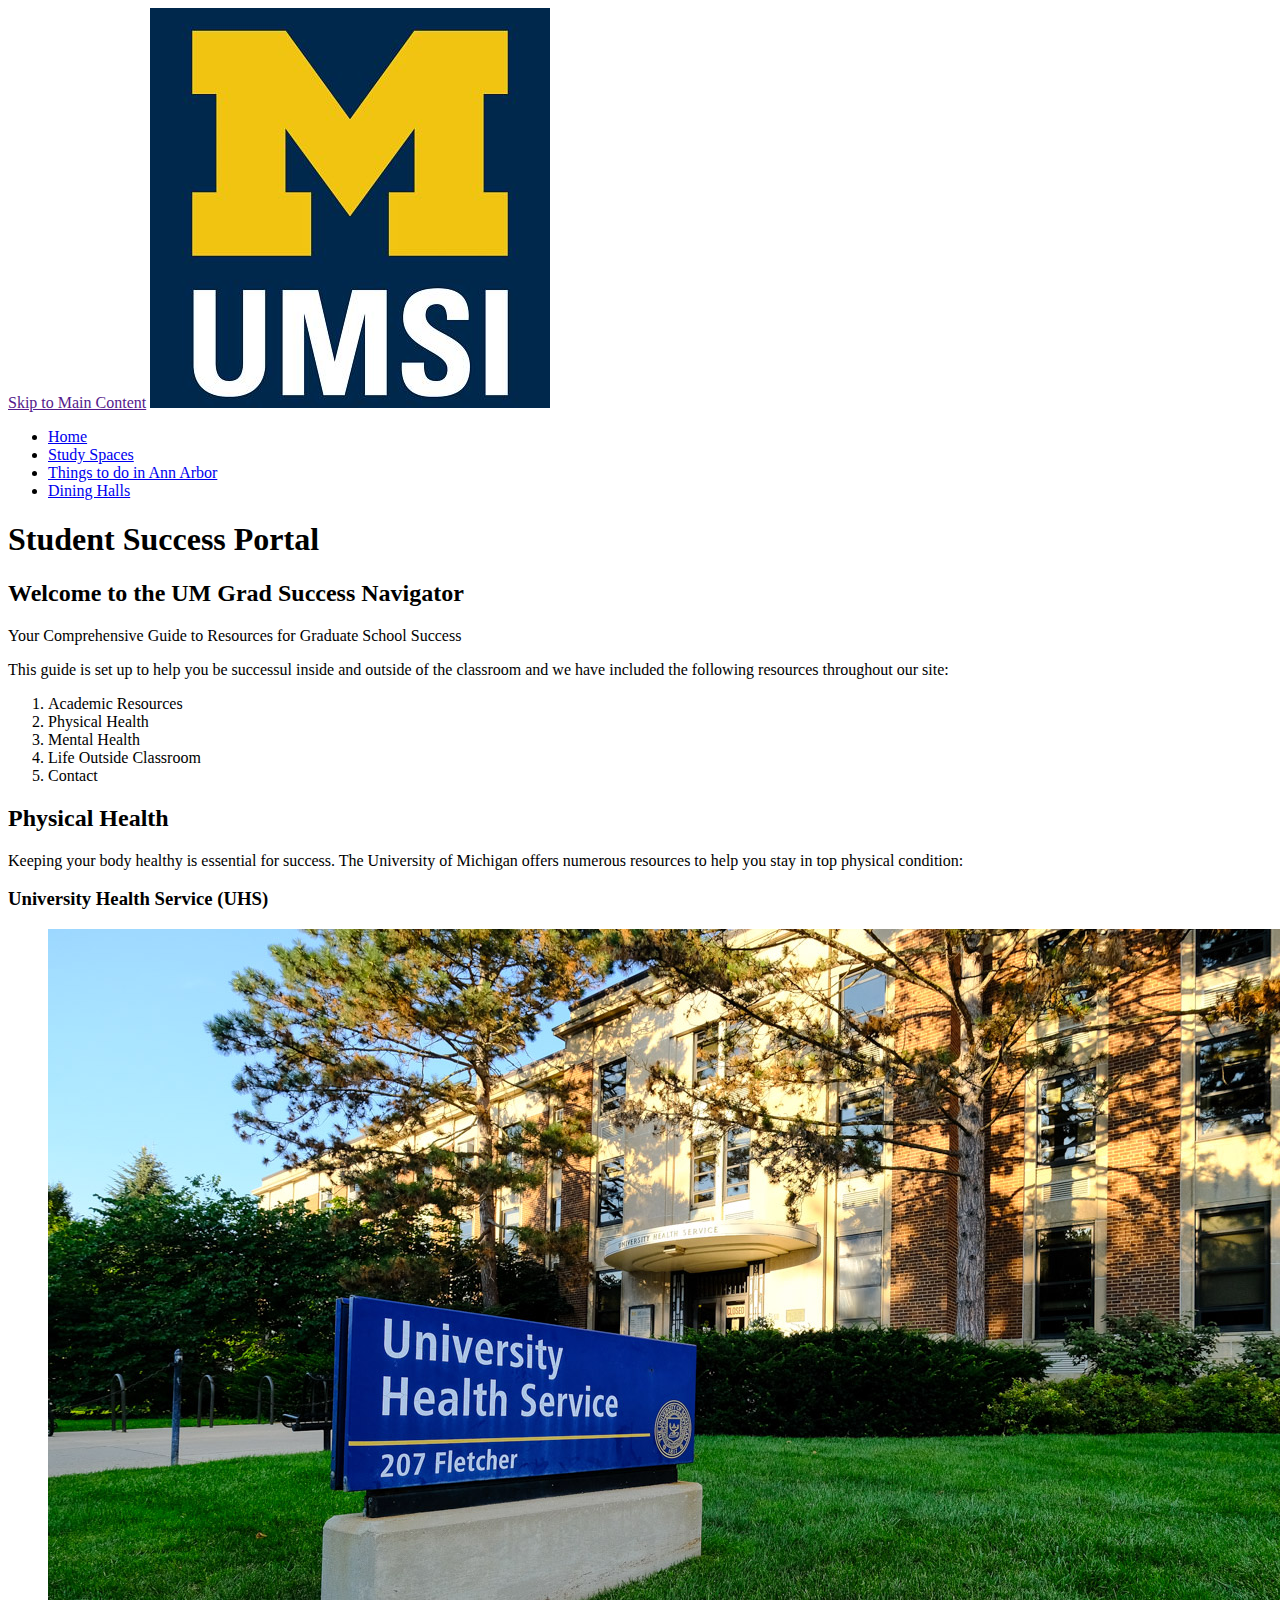
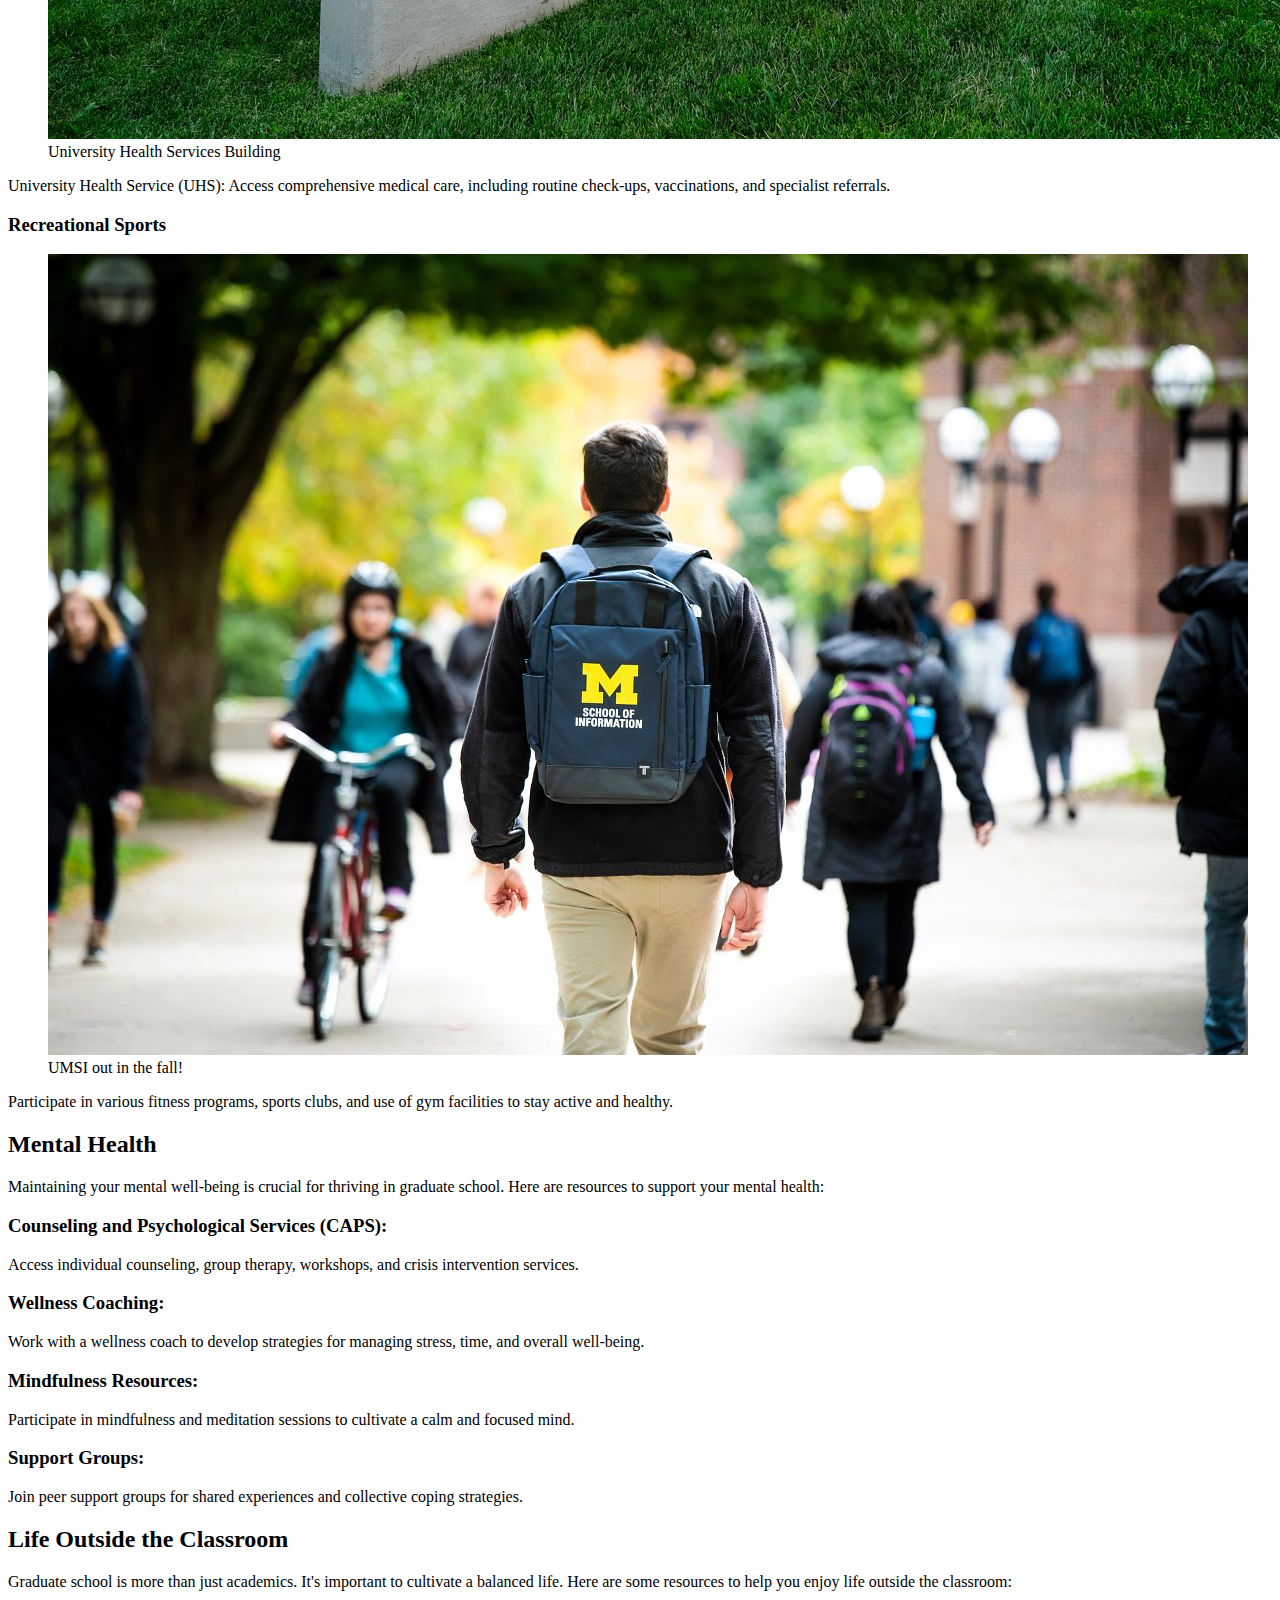
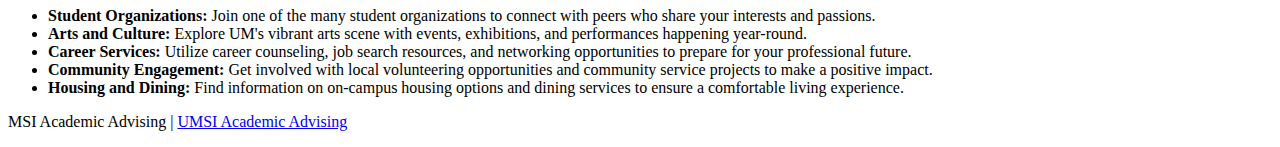
==== index.html @ cdd32391 "Add files via upload" ====
<!DOCTYPE html>
<html lang="en">
<head>
    <meta charset="UTF-8">
    <meta name="viewport" content="width=device-width, initial-scale=1.0">
    <title>Student Success Portal</title>
</head>
<body>

    <header>
  <a href = "">Skip to Main Content</a>
        <img src="images/UMSI_signature_vertical_informal_solidblue.jpg" alt="UMSI Logo">
        <nav>
            <ul>
                <li><a href = "index.html">Home</a></li>
                <li><a href = "study_spaces.html">Study Spaces</a></li>
                <li><a href = "things_to_do.html">Things to do in Ann Arbor</a></li>
                <li><a href = "dining_halls.html">Dining Halls</a></li>
            </ul>
        </nav>
        <h1>Student Success Portal</h1>

    </header>
    <main>
        <section>
            <h2>Welcome to the UM Grad Success Navigator</h2>
            <p> Your Comprehensive Guide to Resources for Graduate School Success</p>
            <p>This guide is set up to help you be successul inside and outside of the classroom and we have included the following resources throughout our site:</p>
            <ol>
                <li>Academic Resources</li>
                <li>Physical Health</li>
                <li>Mental Health</li>
                <li>Life Outside Classroom</li>
                <li>Contact</li>
            </ol>
        </section>
        <section>
            <h2>Physical Health</h2>
            <p>Keeping your body healthy is essential for success. The University of Michigan offers numerous resources to help you stay in top physical condition:</p>
            <article>
                <h3>University Health Service (UHS)</h3>
                <figure>
                    <img src="images/UHS.jpg" alt="University Health Services building">
                    <figcaption>University Health Services Building</figcaption>
                </figure>
                <p>University Health Service (UHS): Access comprehensive medical care, including routine check-ups, vaccinations, and specialist referrals.</p>
            </article>
            <article>
                <h3>Recreational Sports</h3>
                <figure>
                    <img src="images/UMSI_CampusFall_UMSIBackpack_02.jpg" alt="A student wears a UMSI backpack in fall on the drag.">
                    <figcaption>UMSI out in the fall!</figcaption>
                </figure>
                <p>Participate in various fitness programs, sports clubs, and use of gym facilities to stay active and healthy.</p>
            </article>
        </section>
        
        <section>
            <h2>Mental Health</h2>
            <p>Maintaining your mental well-being is crucial for thriving in graduate school. Here are resources to support your mental health:</p>
            <article>
                <h3>Counseling and Psychological Services (CAPS):</h3>
                <p> Access individual counseling, group therapy, workshops, and crisis intervention services.</p>
            </article>
            <article>
                <h3>Wellness Coaching:</h3>

                <p>Work with a wellness coach to develop strategies for managing stress, time, and overall well-being.</p>
            </article>
            <article>
                <h3>Mindfulness Resources:</h3>

                <p> Participate in mindfulness and meditation sessions to cultivate a calm and focused mind.</p>
            </article>
            <article>
                <h3>Support Groups:</h3>

                <p> Join peer support groups for shared experiences and collective coping strategies.</p>
            </article>
        </section>

        
        <section id="life-outside-classroom">
            <h2>Life Outside the Classroom</h2>
            <p>Graduate school is more than just academics. It's important to cultivate a balanced life. Here are some resources to help you enjoy life outside the classroom:</p>
        
            <ul>
                <li><strong>Student Organizations:</strong> Join one of the many student organizations to connect with peers who share your interests and passions.</li>
                <li><strong>Arts and Culture:</strong> Explore UM's vibrant arts scene with events, exhibitions, and performances happening year-round.</li>
                <li><strong>Career Services:</strong> Utilize career counseling, job search resources, and networking opportunities to prepare for your professional future.</li>
                <li><strong>Community Engagement:</strong> Get involved with local volunteering opportunities and community service projects to make a positive impact.</li>
                <li><strong>Housing and Dining:</strong> Find information on on-campus housing options and dining services to ensure a comfortable living experience.</li>
            </ul>
        </section>
        <!-- Content taken & modified from UMGPT with the prompt, "write me a webpage of intro content to help University of Michigan Master's students navigate different resources for being successful in grad school - this will include academic resources, physical health resources, mental health resources, support for life outside the classroom"
        UMGPT. (2024). UMGPT (August 29th version) [Large language model]. -->
    </main>
    <footer>
        <p>MSI Academic Advising | <a href="https://sites.google.com/umich.edu/msiacademicadvising/student-support-resources">UMSI Academic Advising </a></p>
    </footer>
</body>
</html>
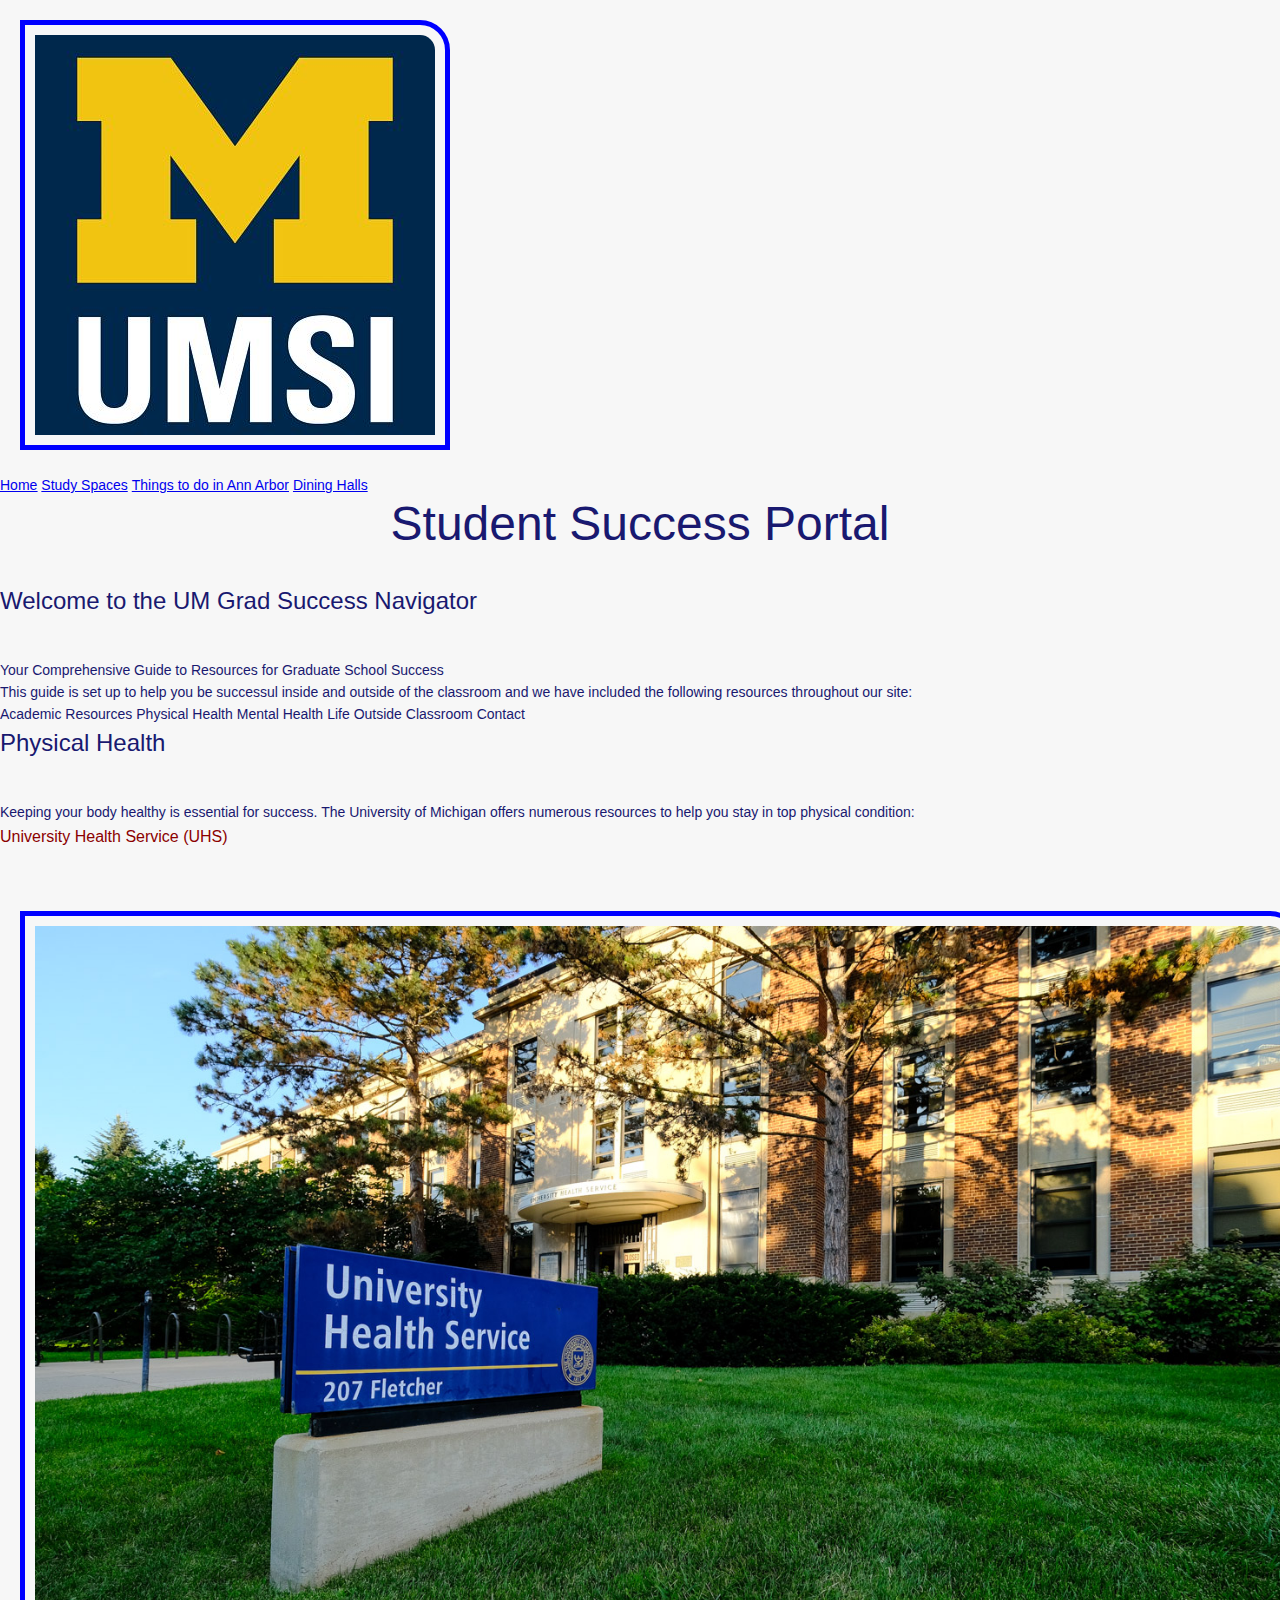
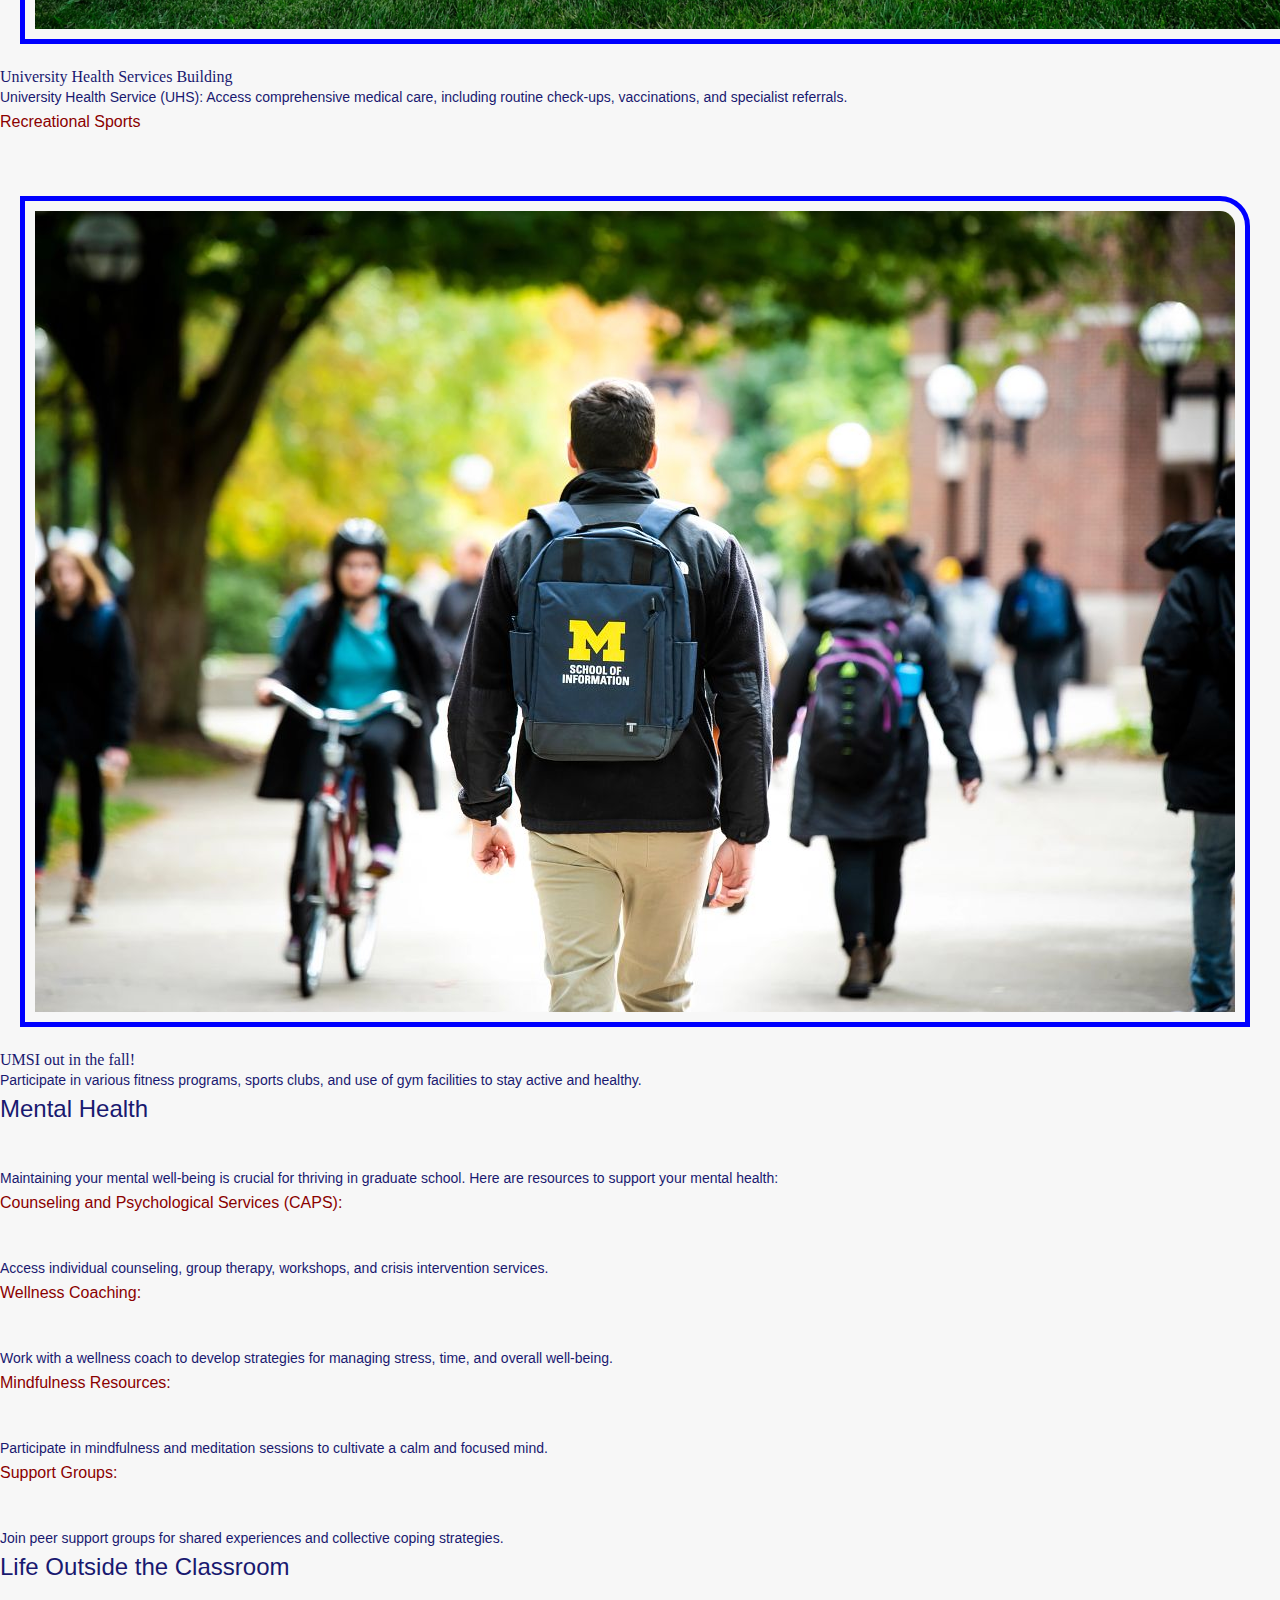
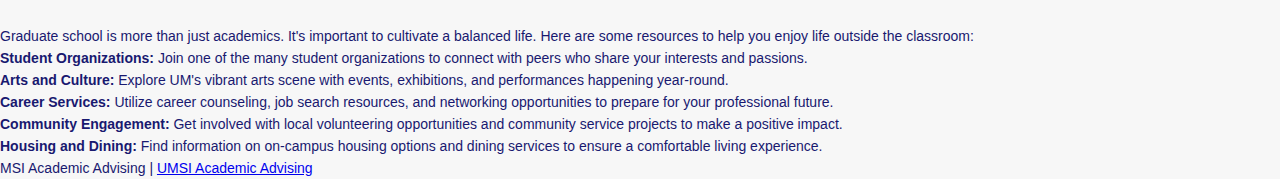
==== commit d6971e57: "Add files via upload" ====
--- a/index.html
+++ b/index.html
@@ -3,16 +3,17 @@
 <head>
     <meta charset="UTF-8">
     <meta name="viewport" content="width=device-width, initial-scale=1.0">
+    <link rel="stylesheet" href="css/reset.css">
+    <link rel="stylesheet" href="css/style.css">
     <title>Student Success Portal</title>
 </head>
 <body>
-
+    <div class="skip"><a href="#main">Skip to Main Content</a></div>
     <header>
-  <a href = "">Skip to Main Content</a>
         <img src="images/UMSI_signature_vertical_informal_solidblue.jpg" alt="UMSI Logo">
         <nav>
             <ul>
-                <li><a href = "index.html">Home</a></li>
+                <li class="active"><a href = "index.html">Home</a></li>
                 <li><a href = "study_spaces.html">Study Spaces</a></li>
                 <li><a href = "things_to_do.html">Things to do in Ann Arbor</a></li>
                 <li><a href = "dining_halls.html">Dining Halls</a></li>
@@ -21,7 +22,7 @@
         <h1>Student Success Portal</h1>
 
     </header>
-    <main>
+    <main class="container" id="main">
         <section>
             <h2>Welcome to the UM Grad Success Navigator</h2>
             <p> Your Comprehensive Guide to Resources for Graduate School Success</p>
--- a/css/style.css
+++ b/css/style.css
@@ -0,0 +1,61 @@
+body {
+    background-color: rgb(247, 247, 247);
+    color: midnightblue;
+}
+
+.active {
+    text-decoration: underline;
+    color: blue;
+}
+
+.skip a{
+    position: absolute;
+    top: -40px;
+}
+
+h1{
+    font-size: 48px;
+    font-family: Verdana, Geneva, Tahoma, sans-serif;
+    text-align: center;
+    padding-bottom: 32px;
+}
+
+h2 {
+    font-size: 24px;
+    line-height: 36px;
+    font-family: Verdana, Geneva, Tahoma, sans-serif;
+    text-align: left;
+    padding-bottom: 40px;
+}
+
+h3 {
+    font-size: 16px;
+    line-height: 28px;
+    font-family: Verdana, Geneva, Tahoma, sans-serif;
+    text-align: left;
+    color: darkred;
+    padding-bottom: 40px;
+}
+
+p {
+    font-size: 14px;
+    line-height: 22px;
+    font-family: Verdana, Geneva, Tahoma, sans-serif;
+    text-align: left;
+}
+
+li {
+    font-size: 14px;
+    line-height: 22px;
+    display: inline-block;
+    font-family: Verdana, Geneva, Tahoma, sans-serif;
+    text-align: left;
+}
+
+img {
+    border: 5px solid blue;
+    padding: 10px;
+    margin: 20px;
+    border-top-right-radius: 30px;
+
+}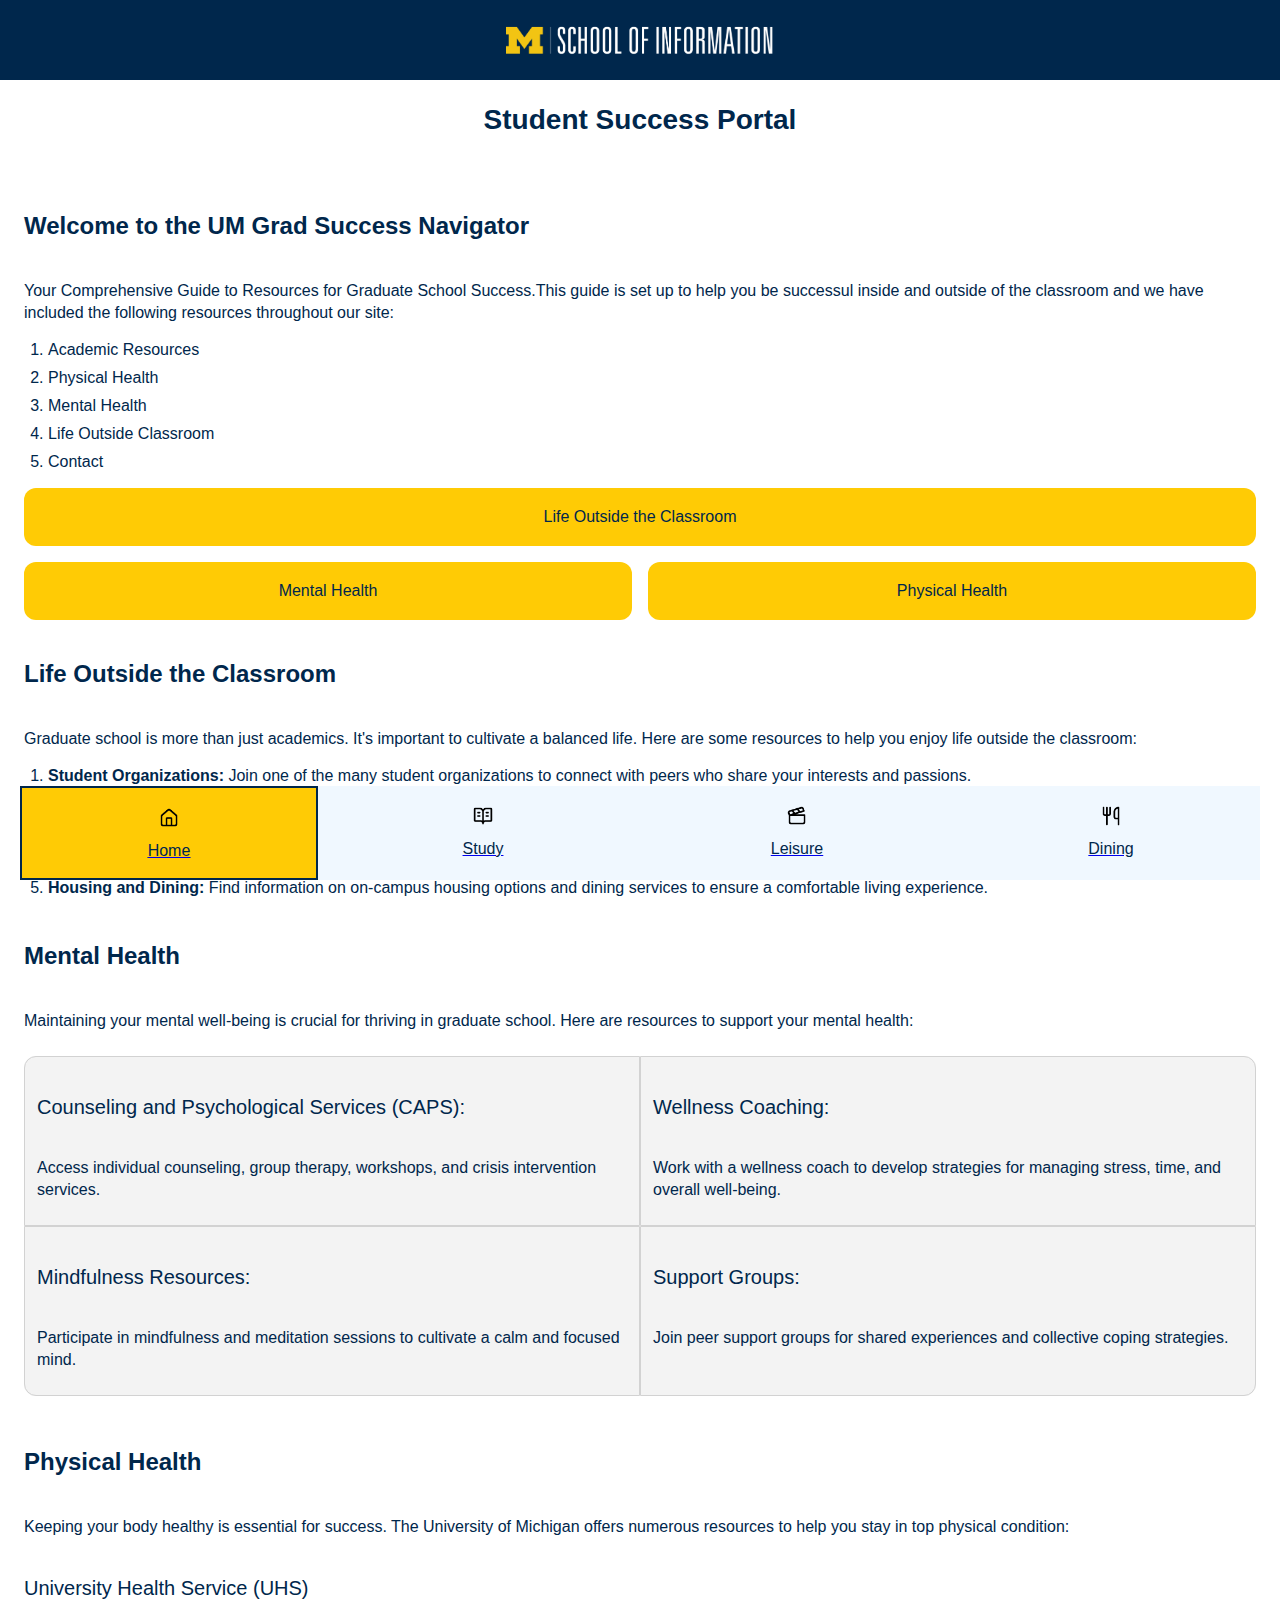
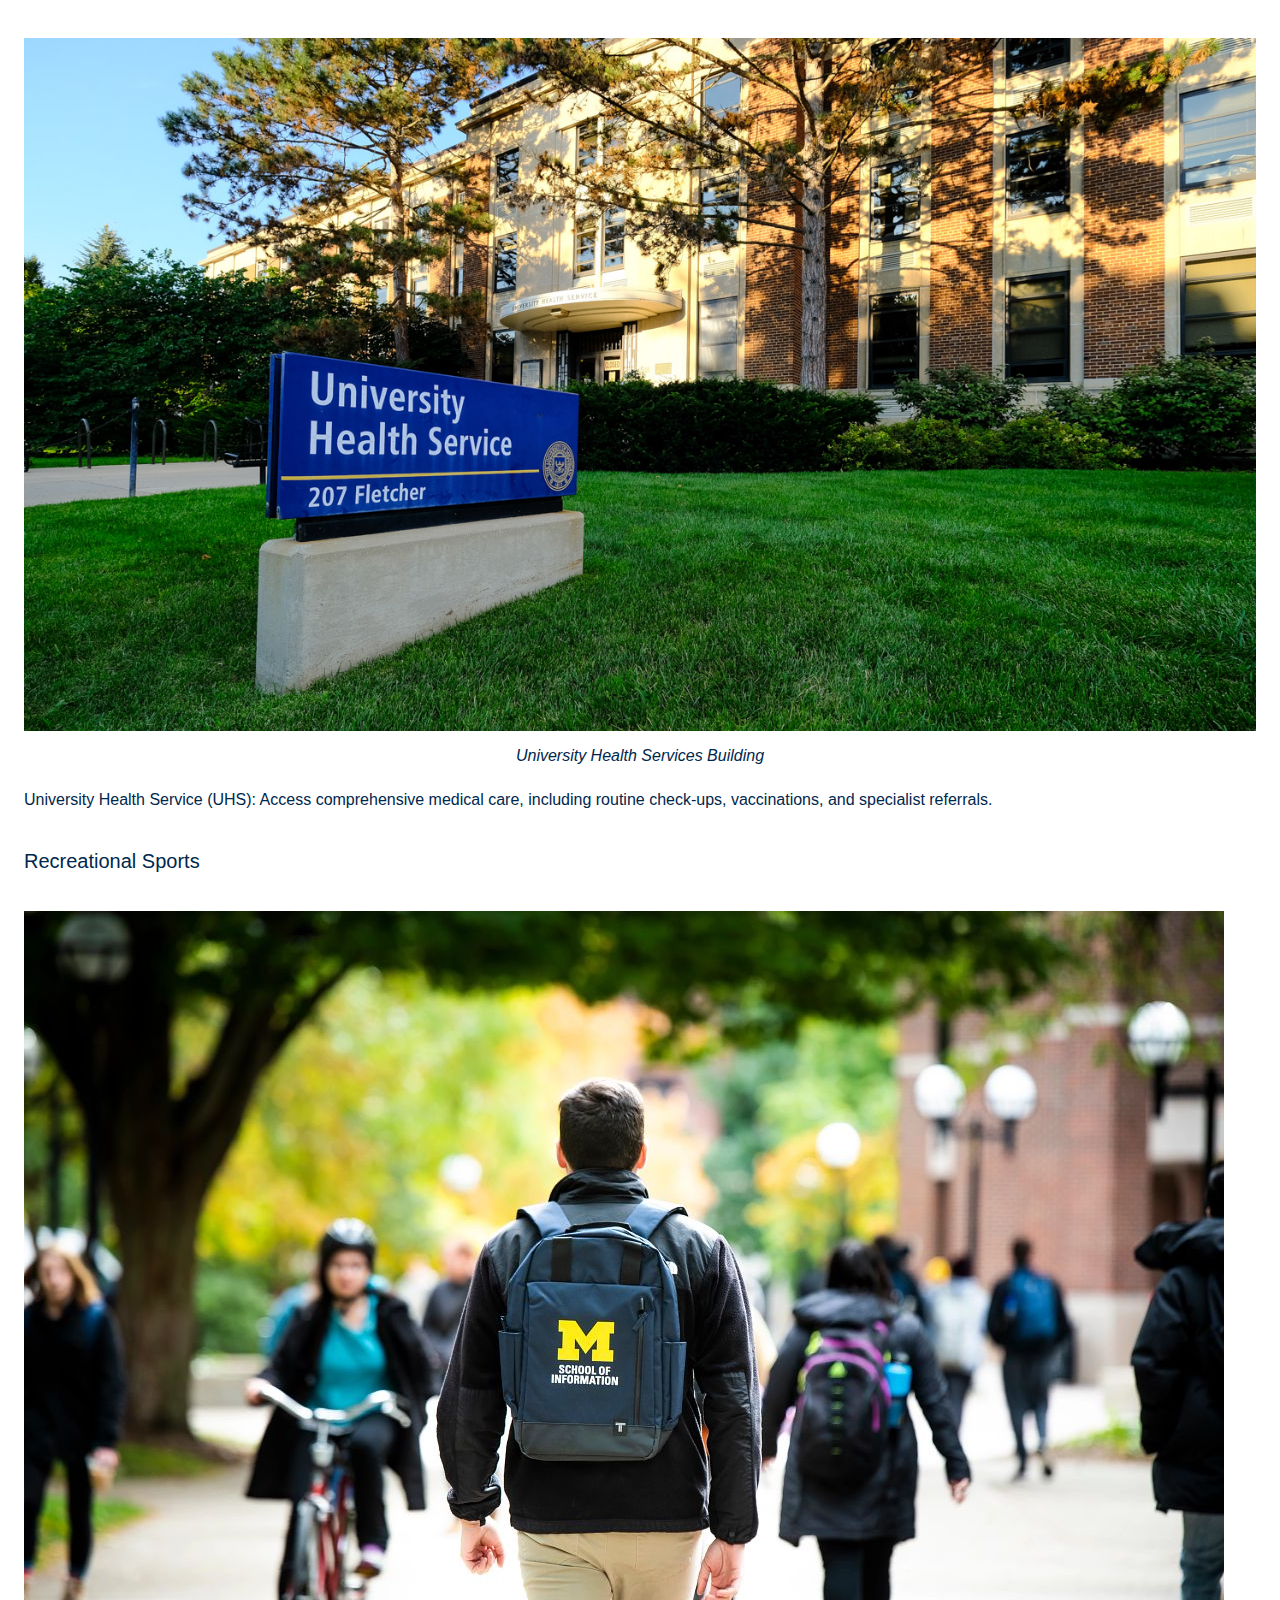
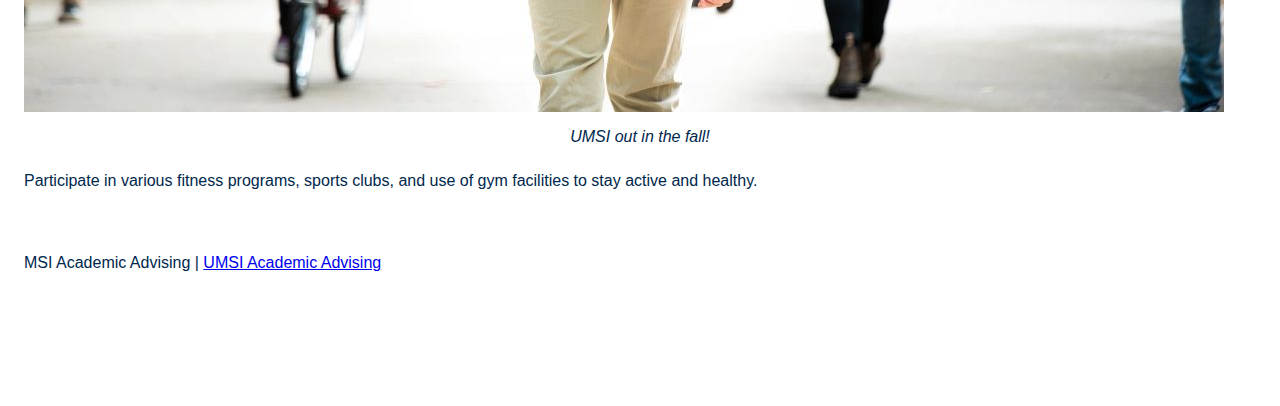
==== commit 7a841c75: "Add files via upload" ====
--- a/index.html
+++ b/index.html
@@ -3,6 +3,7 @@
 <head>
     <meta charset="UTF-8">
     <meta name="viewport" content="width=device-width, initial-scale=1.0">
+    <link rel="icon" type="image/png" href="images/favicon.png">
     <link rel="stylesheet" href="css/reset.css">
     <link rel="stylesheet" href="css/style.css">
     <title>Student Success Portal</title>
@@ -10,14 +11,33 @@
 <body>
     <div class="skip"><a href="#main">Skip to Main Content</a></div>
     <header>
-        <img src="images/UMSI_signature_vertical_informal_solidblue.jpg" alt="UMSI Logo">
+        <div class="logo"><img src="images/UMSI_signature_marketing_no_U_white.png" alt="UMSI Logo"></div>
         <nav>
-            <ul>
-                <li class="active"><a href = "index.html">Home</a></li>
-                <li><a href = "study_spaces.html">Study Spaces</a></li>
-                <li><a href = "things_to_do.html">Things to do in Ann Arbor</a></li>
-                <li><a href = "dining_halls.html">Dining Halls</a></li>
-            </ul>
+            <div class="navigation">
+                <div  class="active"><a href = "index.html">
+                    <img src="images/Home.png" alt="home with door" height="20px" width="20px">
+                    <p>Home</p>
+                    </a>
+                </div>
+                <div>
+                    <a href = "study_spaces.html">
+                        <img src="images/Study Spaces.png" alt="open book" height="20px" width="20px">
+                        <p>Study</p>
+                    </a>
+                </div>
+                <div>
+                    <a href = "things_to_do.html">
+                        <img src="images/entertainment.png" alt="theatre masks" height="20px" width="20px">
+                        <p>Leisure</p>
+                    </a>
+                </div>
+                <div>
+                    <a href = "dining_halls.html">
+                        <img src="images/Dining.png" alt="fork and knife" height="20px" width="20px">
+                        <p>Dining</p>
+                    </a>
+                </div>
+            </div>
         </nav>
         <h1>Student Success Portal</h1>
 
@@ -25,8 +45,7 @@
     <main class="container" id="main">
         <section>
             <h2>Welcome to the UM Grad Success Navigator</h2>
-            <p> Your Comprehensive Guide to Resources for Graduate School Success</p>
-            <p>This guide is set up to help you be successul inside and outside of the classroom and we have included the following resources throughout our site:</p>
+            <p> Your Comprehensive Guide to Resources for Graduate School Success.This guide is set up to help you be successul inside and outside of the classroom and we have included the following resources throughout our site:</p>
             <ol>
                 <li>Academic Resources</li>
                 <li>Physical Health</li>
@@ -35,64 +54,77 @@
                 <li>Contact</li>
             </ol>
         </section>
+
         <section>
-            <h2>Physical Health</h2>
-            <p>Keeping your body healthy is essential for success. The University of Michigan offers numerous resources to help you stay in top physical condition:</p>
-            <article>
-                <h3>University Health Service (UHS)</h3>
-                <figure>
-                    <img src="images/UHS.jpg" alt="University Health Services building">
-                    <figcaption>University Health Services Building</figcaption>
-                </figure>
-                <p>University Health Service (UHS): Access comprehensive medical care, including routine check-ups, vaccinations, and specialist referrals.</p>
-            </article>
-            <article>
-                <h3>Recreational Sports</h3>
-                <figure>
-                    <img src="images/UMSI_CampusFall_UMSIBackpack_02.jpg" alt="A student wears a UMSI backpack in fall on the drag.">
-                    <figcaption>UMSI out in the fall!</figcaption>
-                </figure>
-                <p>Participate in various fitness programs, sports clubs, and use of gym facilities to stay active and healthy.</p>
-            </article>
+            <div class="options">
+                <div class="options-item1"><a href="#life-outside-classroom">Life Outside the Classroom</a></div>
+                <div class="options-item2"><a href="#mental-health">Mental Health</a></div>
+                <div class="options-item3"><a href="#physical-health">Physical Health</a></div>
+            </div>
         </section>
-        
-        <section>
-            <h2>Mental Health</h2>
-            <p>Maintaining your mental well-being is crucial for thriving in graduate school. Here are resources to support your mental health:</p>
-            <article>
-                <h3>Counseling and Psychological Services (CAPS):</h3>
-                <p> Access individual counseling, group therapy, workshops, and crisis intervention services.</p>
-            </article>
-            <article>
-                <h3>Wellness Coaching:</h3>
-
-                <p>Work with a wellness coach to develop strategies for managing stress, time, and overall well-being.</p>
-            </article>
-            <article>
-                <h3>Mindfulness Resources:</h3>
-
-                <p> Participate in mindfulness and meditation sessions to cultivate a calm and focused mind.</p>
-            </article>
-            <article>
-                <h3>Support Groups:</h3>
-
-                <p> Join peer support groups for shared experiences and collective coping strategies.</p>
-            </article>
-        </section>
-
         
         <section id="life-outside-classroom">
             <h2>Life Outside the Classroom</h2>
             <p>Graduate school is more than just academics. It's important to cultivate a balanced life. Here are some resources to help you enjoy life outside the classroom:</p>
         
-            <ul>
+            <ol>
                 <li><strong>Student Organizations:</strong> Join one of the many student organizations to connect with peers who share your interests and passions.</li>
                 <li><strong>Arts and Culture:</strong> Explore UM's vibrant arts scene with events, exhibitions, and performances happening year-round.</li>
                 <li><strong>Career Services:</strong> Utilize career counseling, job search resources, and networking opportunities to prepare for your professional future.</li>
                 <li><strong>Community Engagement:</strong> Get involved with local volunteering opportunities and community service projects to make a positive impact.</li>
                 <li><strong>Housing and Dining:</strong> Find information on on-campus housing options and dining services to ensure a comfortable living experience.</li>
-            </ul>
+            </ol>
         </section>
+
+        <section id="mental-health">
+            <h2>Mental Health</h2>
+            <p>Maintaining your mental well-being is crucial for thriving in graduate school. Here are resources to support your mental health:</p>
+            <div class="double-grid">
+                <article>
+                    <h3>Counseling and Psychological Services (CAPS):</h3>
+                    <p> Access individual counseling, group therapy, workshops, and crisis intervention services.</p>
+                </article>
+                <article>
+                    <h3>Wellness Coaching:</h3>
+
+                    <p>Work with a wellness coach to develop strategies for managing stress, time, and overall well-being.</p>
+                </article>
+                <article>
+                    <h3>Mindfulness Resources:</h3>
+
+                    <p> Participate in mindfulness and meditation sessions to cultivate a calm and focused mind.</p>
+                </article>
+                <article>
+                    <h3>Support Groups:</h3>
+
+                    <p> Join peer support groups for shared experiences and collective coping strategies.</p>
+                </article>
+            </div>
+        </section>
+
+        <section id="physical-health">
+            <h2>Physical Health</h2>
+            <p>Keeping your body healthy is essential for success. The University of Michigan offers numerous resources to help you stay in top physical condition:</p>
+            <div>
+                <article>
+                    <h3>University Health Service (UHS)</h3>
+                    <figure>
+                        <img src="images/UHS.jpg" alt="University Health Services building">
+                        <figcaption>University Health Services Building</figcaption>
+                    </figure>
+                    <p>University Health Service (UHS): Access comprehensive medical care, including routine check-ups, vaccinations, and specialist referrals.</p>
+                </article>
+                <article>
+                    <h3>Recreational Sports</h3>
+                    <figure>
+                        <img src="images/UMSI_CampusFall_UMSIBackpack_02.jpg" alt="A student wears a UMSI backpack in fall on the drag.">
+                        <figcaption>UMSI out in the fall!</figcaption>
+                    </figure>
+                    <p>Participate in various fitness programs, sports clubs, and use of gym facilities to stay active and healthy.</p>
+                </article>
+            </div>
+        </section>
+
         <!-- Content taken & modified from UMGPT with the prompt, "write me a webpage of intro content to help University of Michigan Master's students navigate different resources for being successful in grad school - this will include academic resources, physical health resources, mental health resources, support for life outside the classroom"
         UMGPT. (2024). UMGPT (August 29th version) [Large language model]. -->
     </main>
--- a/css/style.css
+++ b/css/style.css
@@ -1,11 +1,70 @@
+main {
+    margin: 24px;
+}
+
+
 body {
-    background-color: rgb(247, 247, 247);
-    color: midnightblue;
-}
-
-.active {
-    text-decoration: underline;
-    color: blue;
+    font-family: "Atkison Hyperlegible", Montserrat, Arial, Helvetica, sans-serif;
+    font-weight: 400;
+    background-color: rgb(255, 255, 255);
+    color: #00274C;
+}
+
+h1{
+    font-size: 28px;
+    font-weight: 700;
+    font-family: "Atkison Hyperlegible", Montserrat, Arial, Helvetica, sans-serif;
+    text-align: center;
+    padding: 24px 20px;
+}
+
+h2 {
+    font-size: 24px;
+    line-height: 36px;
+    font-family: "Atkison Hyperlegible", Montserrat, Arial, Helvetica, sans-serif;
+    font-weight: 700;
+    text-align: left;
+    padding: 24px 0px;
+}
+
+h3 {
+    font-size: 20px;
+    line-height: 28px;
+    font-family: "Atkison Hyperlegible", Montserrat, Arial, Helvetica, sans-serif;
+    font-weight: 500;
+    text-align: left;
+    color: #00274C ;
+    padding: 24px 0px;
+}
+
+p {
+    padding: 12px 0px;
+    font-size: 16px;
+    line-height: 22px;
+    font-family: "Atkison Hyperlegible", Montserrat, Arial, Helvetica, sans-serif;
+    text-align: left;
+}
+
+li {
+    margin: 0px 24px;
+    font-size: 16px;
+    line-height: 28px;
+    font-family: "Atkison Hyperlegible", Montserrat, Arial, Helvetica, sans-serif;
+    text-align: left;
+}
+
+ul {
+    list-style: outside;
+}
+
+img {
+    padding: 12px 0px;
+}
+
+figcaption {
+    text-align: center;
+    font-style: italic;
+    padding-bottom: 12px;
 }
 
 .skip a{
@@ -13,49 +72,189 @@
     top: -40px;
 }
 
-h1{
-    font-size: 48px;
-    font-family: Verdana, Geneva, Tahoma, sans-serif;
-    text-align: center;
-    padding-bottom: 32px;
-}
-
-h2 {
-    font-size: 24px;
-    line-height: 36px;
-    font-family: Verdana, Geneva, Tahoma, sans-serif;
-    text-align: left;
-    padding-bottom: 40px;
-}
-
-h3 {
+.skip a:focus{
+    position: absolute;
+    top: 0px;
+}
+
+.logo {
+    background-color: #00274C;
+    padding: 10px 0px;
+}
+
+.logo img{
+    position: relative;
+    display: block;
+    margin: auto;
+    height: 60px;
+
+}
+
+/* Navigation bar styling */
+
+.navigation p{
+    padding: 0px;
+    color: #00274C;
     font-size: 16px;
-    line-height: 28px;
-    font-family: Verdana, Geneva, Tahoma, sans-serif;
-    text-align: left;
-    color: darkred;
-    padding-bottom: 40px;
-}
-
-p {
-    font-size: 14px;
-    line-height: 22px;
-    font-family: Verdana, Geneva, Tahoma, sans-serif;
-    text-align: left;
-}
-
-li {
-    font-size: 14px;
-    line-height: 22px;
-    display: inline-block;
-    font-family: Verdana, Geneva, Tahoma, sans-serif;
-    text-align: left;
-}
-
-img {
-    border: 5px solid blue;
-    padding: 10px;
-    margin: 20px;
-    border-top-right-radius: 30px;
-
-}+    font-family: "Atkison Hyperlegible", Montserrat, Arial, Helvetica, sans-serif;
+    text-align: center;
+    margin-bottom: 16px; 
+    text-decoration: none; 
+}
+
+.navigation img{
+    margin: 20px 20px 8px 20px;
+    padding: 0px;
+}
+
+.active {
+    border: solid 2px #00274C;
+    text-decoration: underline;
+    color: #00274C;
+    background-color: #FFCB05;
+}
+
+.navigation {
+    position: fixed;
+    bottom: 0px;
+    right: 0px;
+    left: 0px;
+    display: grid;
+    grid-template-columns: 1fr 1fr 1fr 1fr;
+    gap: 16px;
+    margin: 20px 20px;
+    background-color: aliceblue;
+}
+
+.navigation > div{
+    text-align: center;
+}
+
+.navigation div:nth-child(1){
+    grid-column: 1/2;
+}
+
+.navigation div:nth-child(2){
+    grid-column: 2/3;
+}
+
+.navigation div:nth-child(3){
+    grid-column: 3/4;
+}
+
+.navigation div:nth-child(4){
+    grid-column: 4/5;
+}
+
+/* Study spaces grid */
+
+.options {
+    display: grid;
+    align-content: center;
+    grid-template-columns: 1fr 1fr;
+    grid-template-rows: 1fr 1fr;
+    gap: 16px;
+}
+
+.options-item1, .options-item2, .options-item3 {
+    border-radius: 12px;
+    text-align: center;
+    padding: 20px 0px;
+}
+
+.options-item1{
+    grid-column: 1/3;
+    grid-row: 1/2;
+    background-color: #FFCB05;
+}
+
+.options-item2{
+    grid-column: 1/2;
+    grid-row: 2/3;
+    background-color: #FFCB05;
+}
+
+.options-item3{
+    grid-column: 2/3;
+    grid-row: 2/3;
+    background-color: #FFCB05;
+}
+
+section{
+    padding-bottom: 12px;
+}
+
+/* double-grid (two column) CSS */
+
+.double-grid{
+    display: grid;
+    grid-template-columns: 1fr 1fr;
+    grid-template-rows: 1fr 1fr;
+    align-content: center;
+    background-color: #f3f3f3;
+    border-radius: 12px;
+    margin: 12px 0px;
+}
+
+.double-grid article:nth-child(1){
+    border-top-left-radius: 12px;
+    border: solid 1px #d2d2d2;
+    padding: 12px;
+    grid-column: 1/2;
+    grid-row: 1/2;
+}
+
+.double-grid article:nth-child(2){
+    border-top-right-radius: 12px;
+    border: solid 1px #d2d2d2;
+    padding: 12px;
+    grid-column: 2/3;
+    grid-row: 1/2;
+}
+
+.double-grid article:nth-child(3){
+    border-bottom-left-radius: 12px;
+    border: solid 1px #d2d2d2;
+    padding: 12px;
+    grid-column: 1/2;
+    grid-row: 2/3;
+}
+
+.double-grid article:nth-child(4){
+    border-bottom-right-radius: 12px;
+    border: solid 1px #d2d2d2;
+    padding: 12px;
+    grid-column: 2/3;
+    grid-row: 2/3;
+}
+
+/* Styling single-grid */
+
+.single-grid{
+    display: grid;
+    grid-template-columns: 1fr 1fr;
+    gap: 12px;
+}
+
+.single-grid article:nth-child(1){
+    grid-column: 1/2;
+    padding-left: 8px;
+}
+
+.single-grid article:nth-child(2){
+    grid-column: 2/3;
+}
+
+/* All internal links within page */
+
+section a{
+    font-family: "Atkison Hyperlegible", Montserrat, Arial, Helvetica, sans-serif;
+    font-weight: 400;
+    color: #00274C;
+    text-decoration: none;
+}
+
+footer{
+    margin: 0px 24px 120px 24px;
+}
+
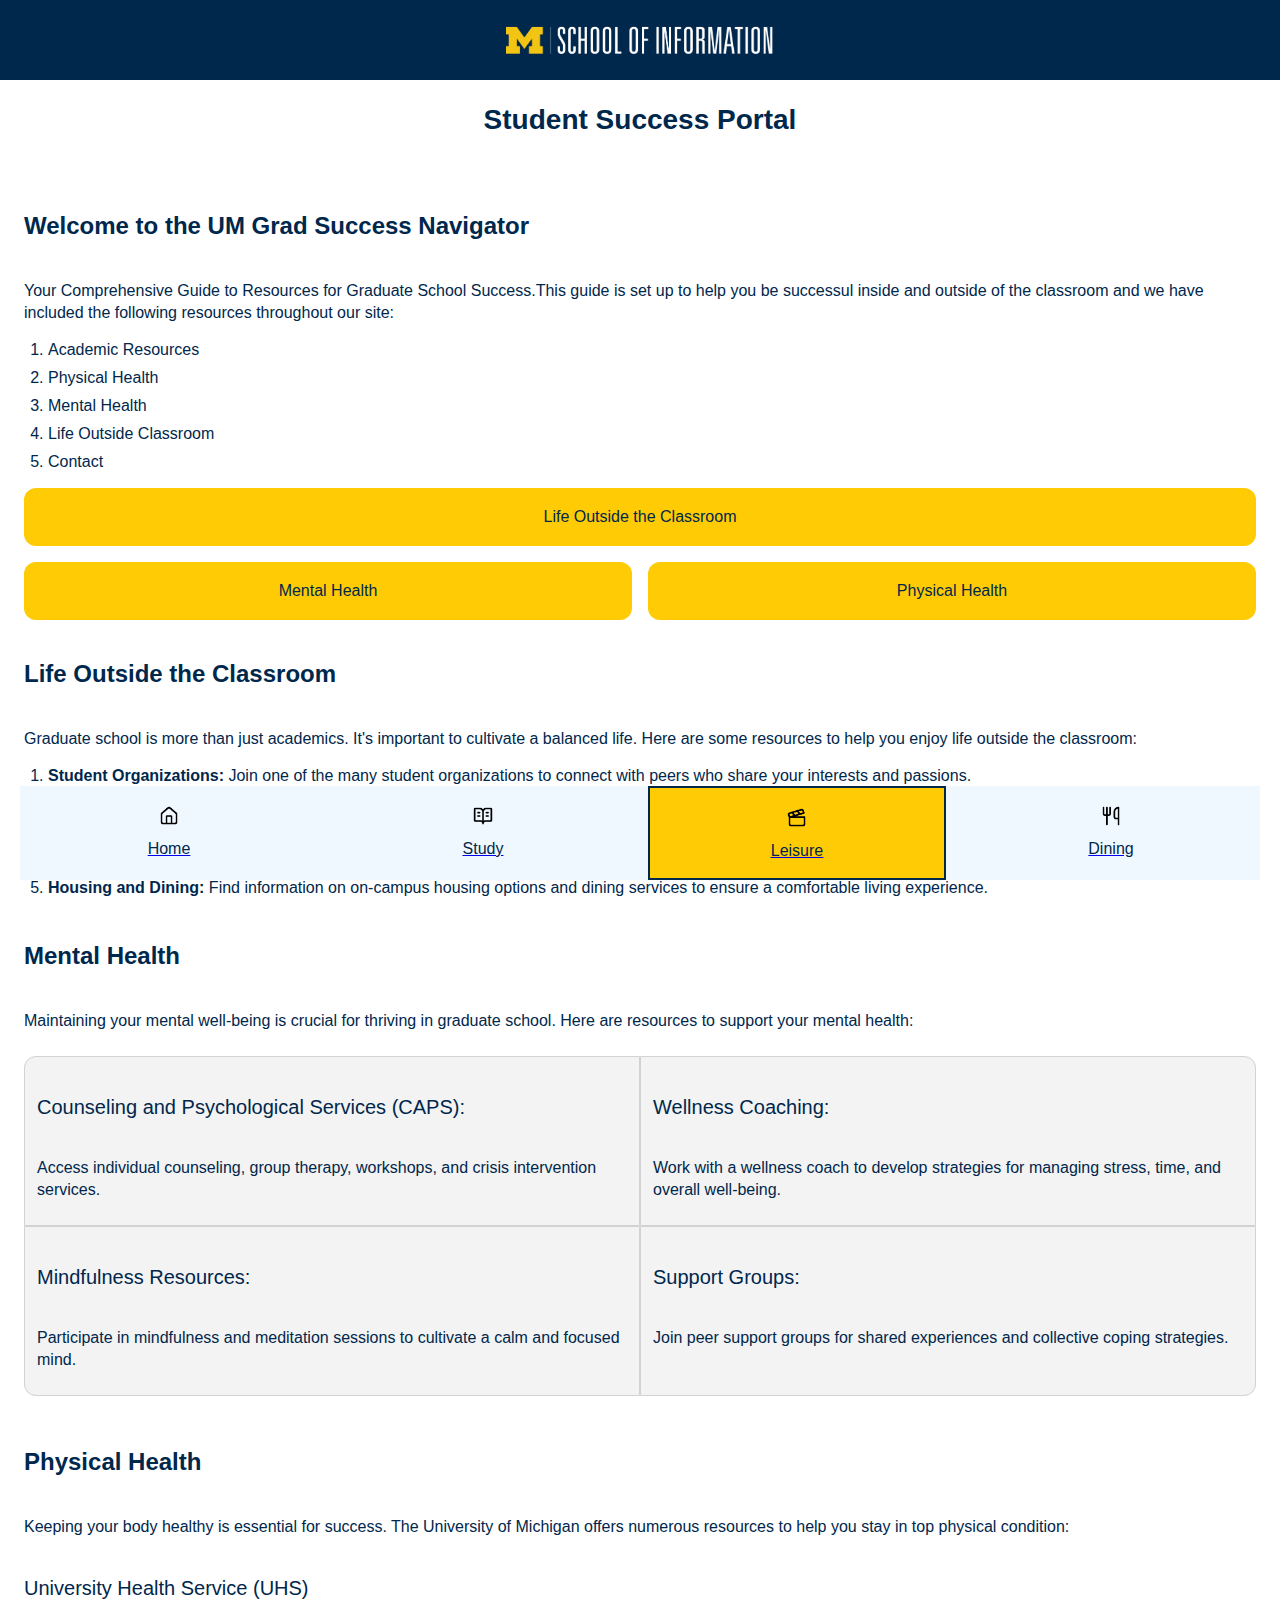
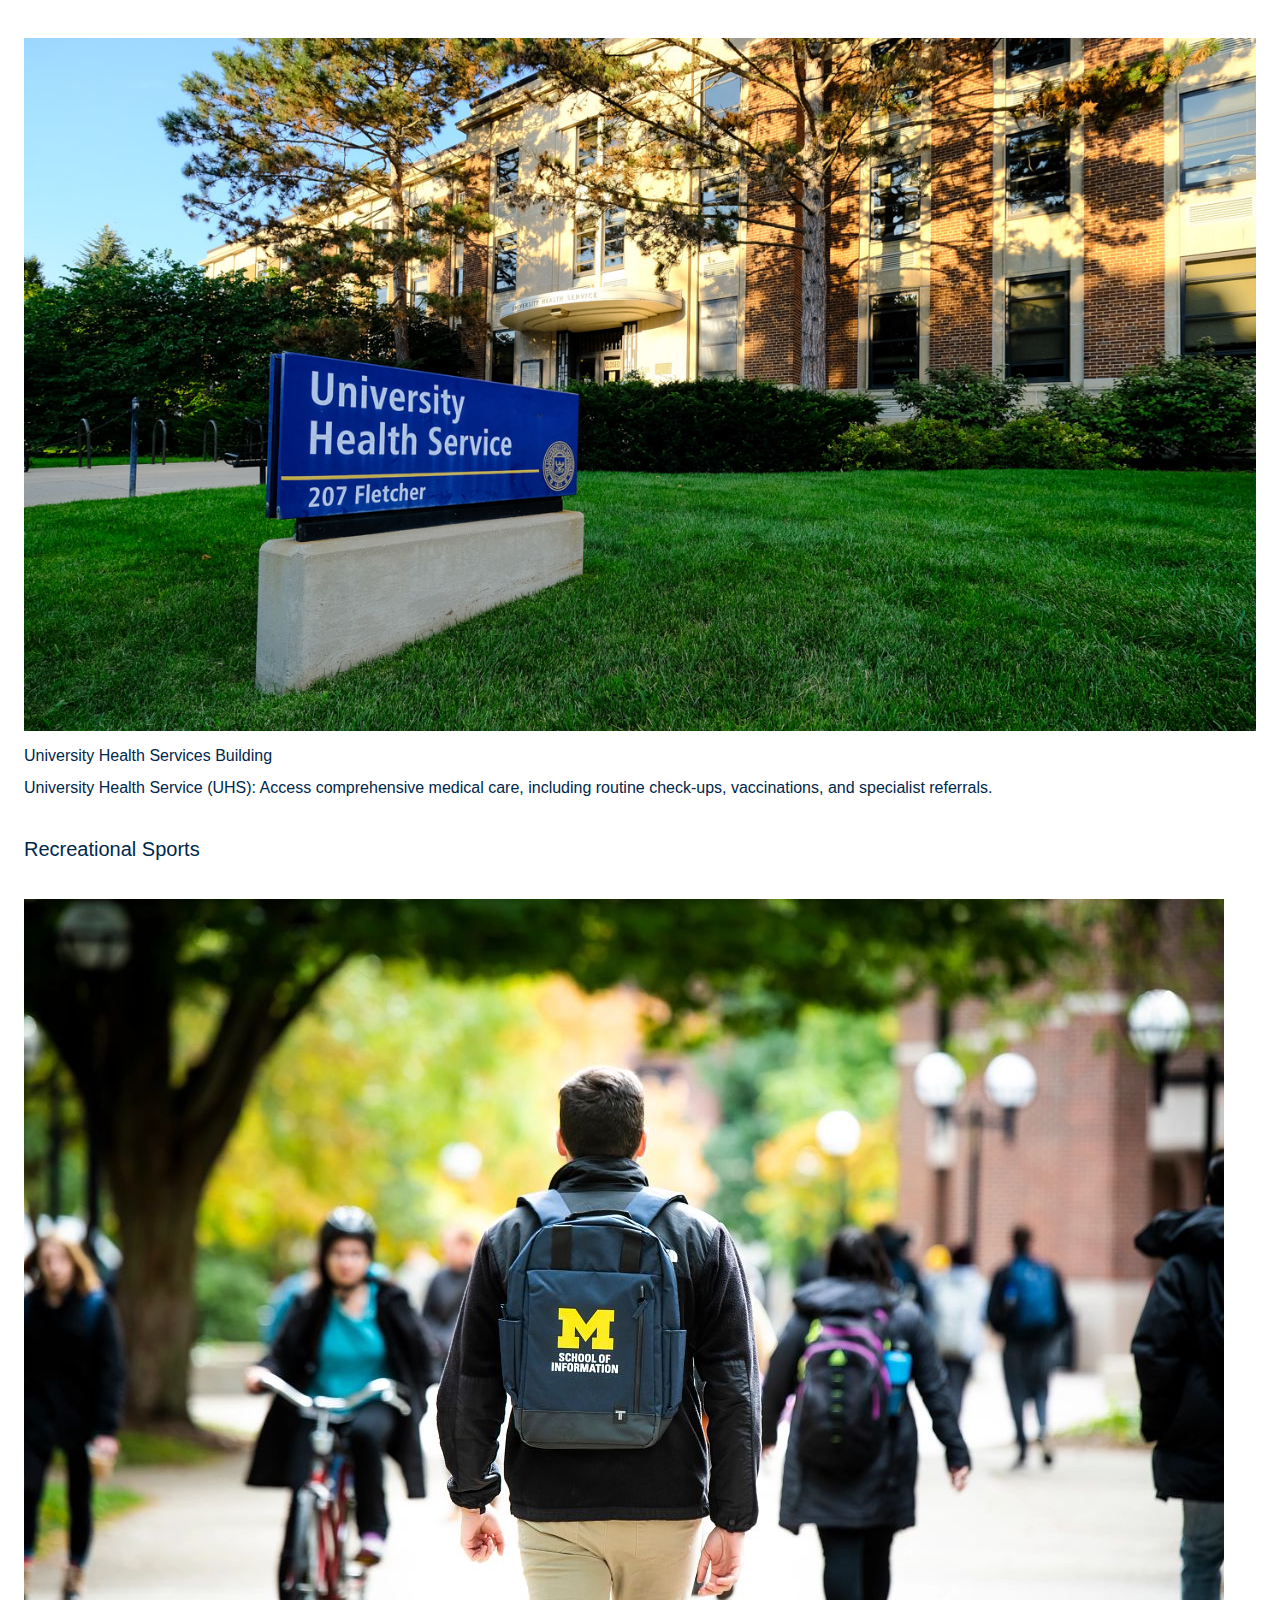
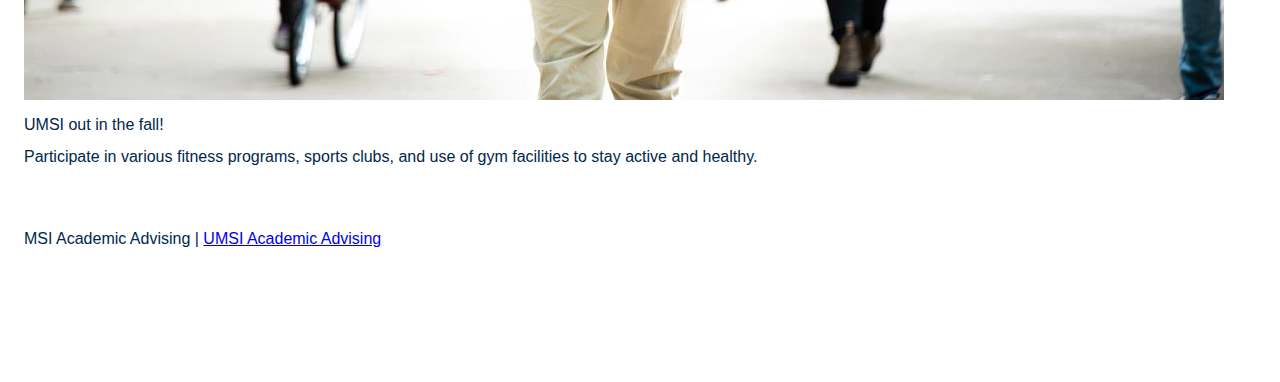
==== commit 4d4f6a4c: "Add files via upload" ====
--- a/index.html
+++ b/index.html
@@ -14,26 +14,26 @@
         <div class="logo"><img src="images/UMSI_signature_marketing_no_U_white.png" alt="UMSI Logo"></div>
         <nav>
             <div class="navigation">
-                <div  class="active"><a href = "index.html">
-                    <img src="images/Home.png" alt="home with door" height="20px" width="20px">
+                <div><a href = "index.html">
+                    <img src="images/Home.png" alt="home with door">
                     <p>Home</p>
                     </a>
                 </div>
                 <div>
                     <a href = "study_spaces.html">
-                        <img src="images/Study Spaces.png" alt="open book" height="20px" width="20px">
+                        <img src="images/Study Spaces.png" alt="open book">
                         <p>Study</p>
                     </a>
                 </div>
-                <div>
+                <div class="active">
                     <a href = "things_to_do.html">
-                        <img src="images/entertainment.png" alt="theatre masks" height="20px" width="20px">
+                        <img src="images/entertainment.png" alt="theatre masks">
                         <p>Leisure</p>
                     </a>
                 </div>
                 <div>
                     <a href = "dining_halls.html">
-                        <img src="images/Dining.png" alt="fork and knife" height="20px" width="20px">
+                        <img src="images/Dining.png" alt="fork and knife">
                         <p>Dining</p>
                     </a>
                 </div>
--- a/css/style.css
+++ b/css/style.css
@@ -61,7 +61,7 @@
     padding: 12px 0px;
 }
 
-figcaption {
+.caption {
     text-align: center;
     font-style: italic;
     padding-bottom: 12px;
@@ -105,6 +105,8 @@
 .navigation img{
     margin: 20px 20px 8px 20px;
     padding: 0px;
+    height: 20px;
+    width: 20px;
 }
 
 .active {
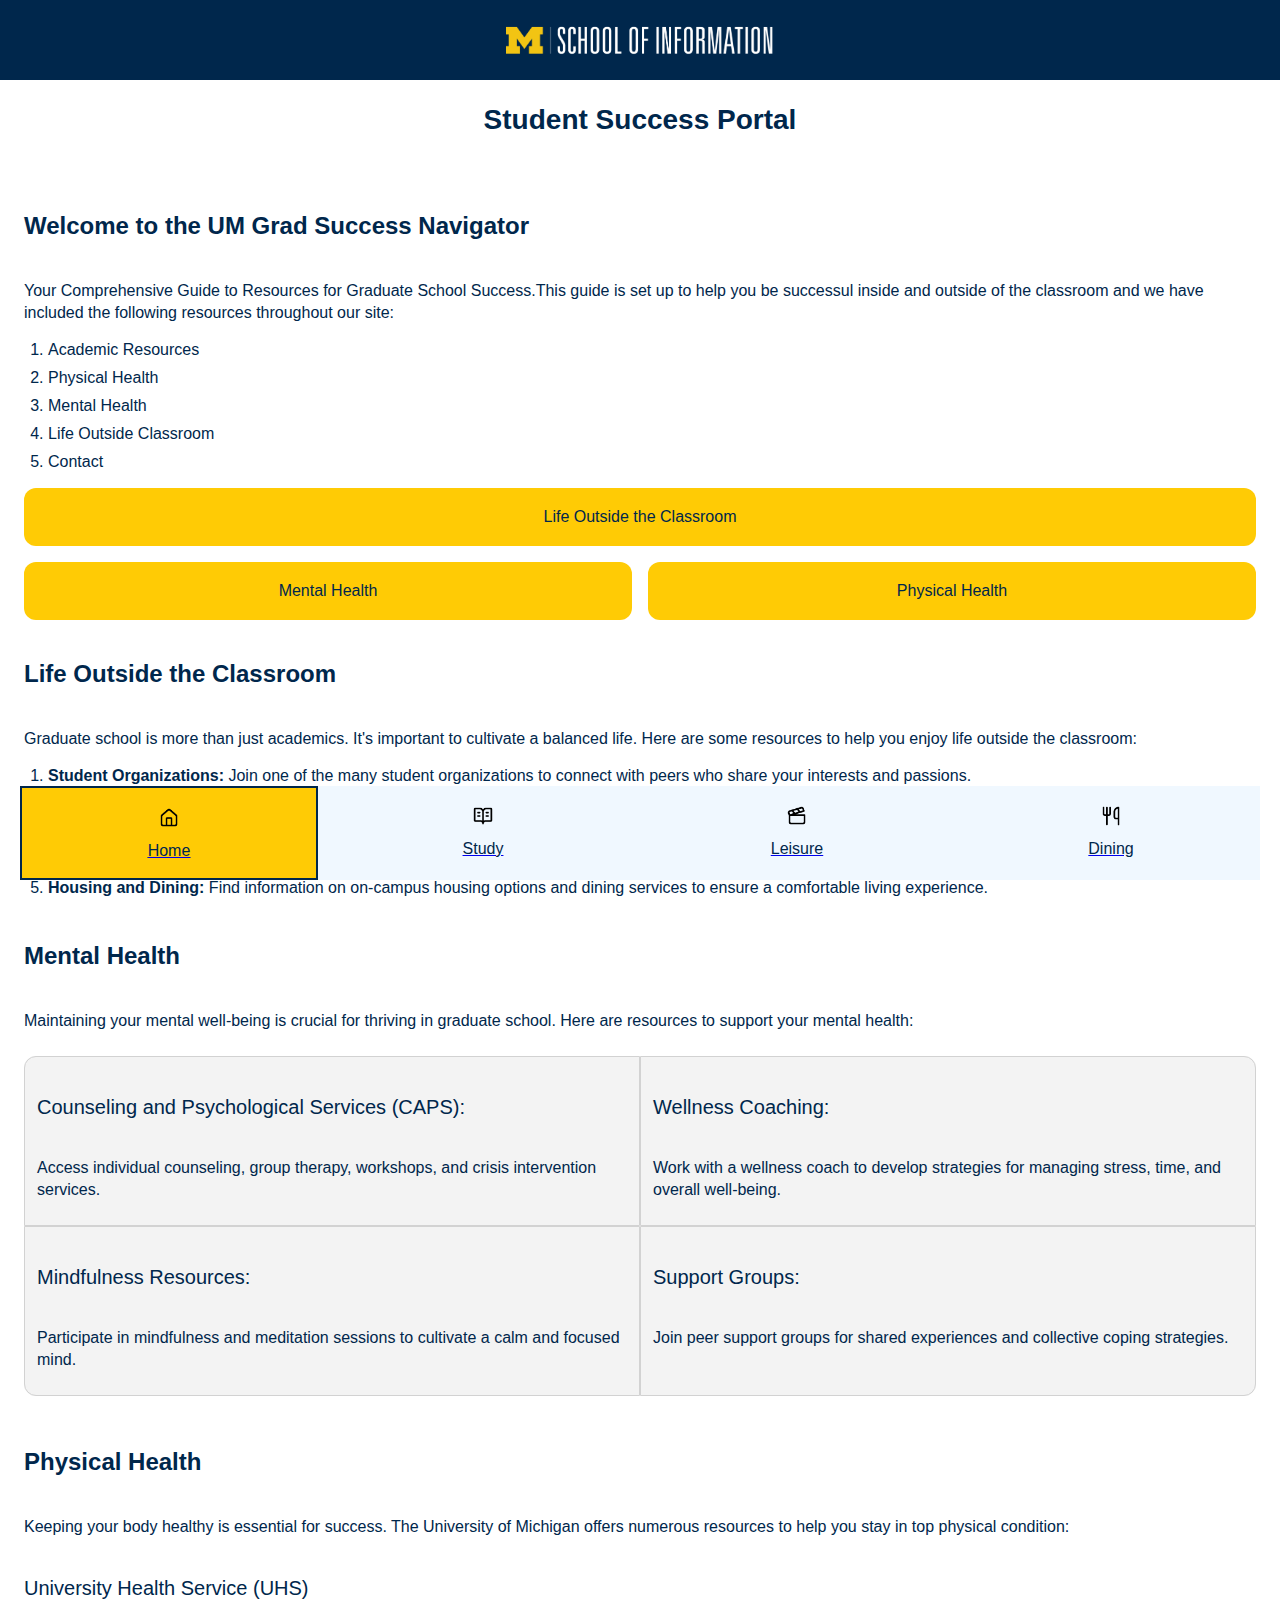
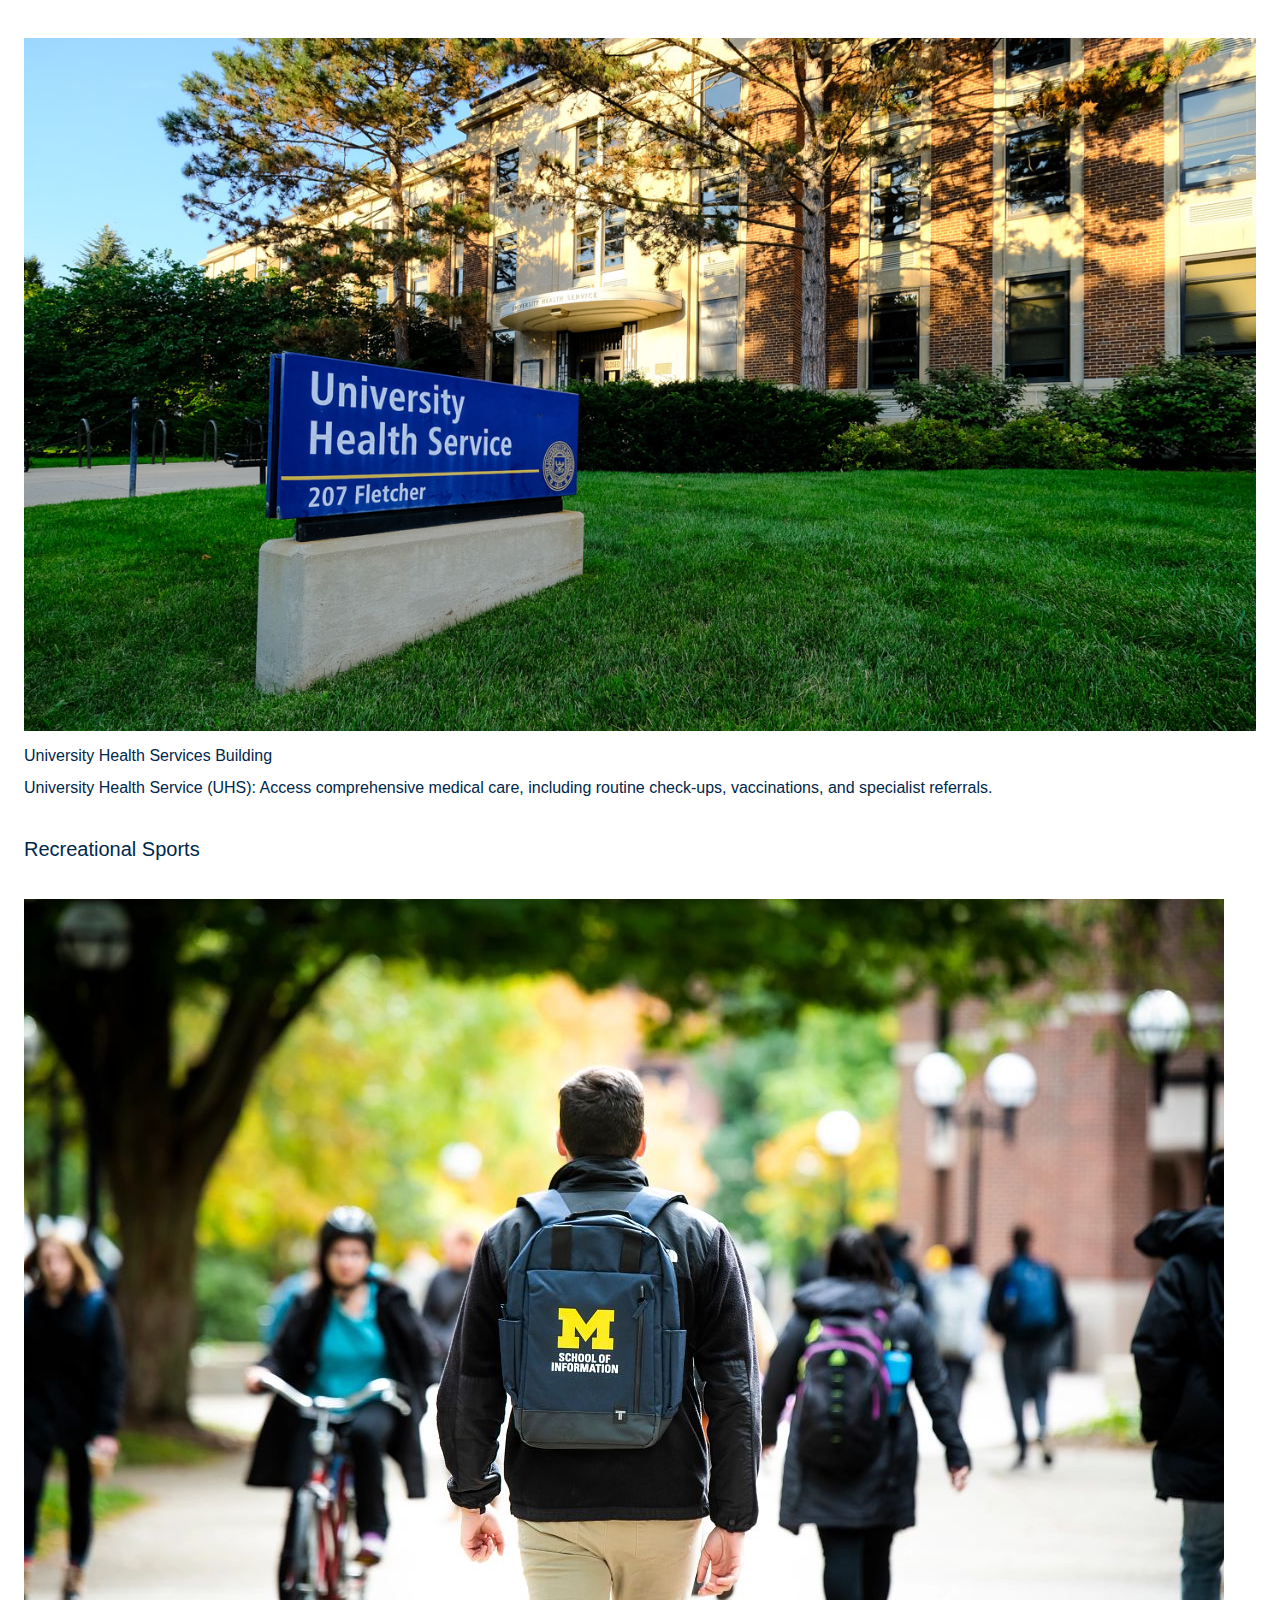
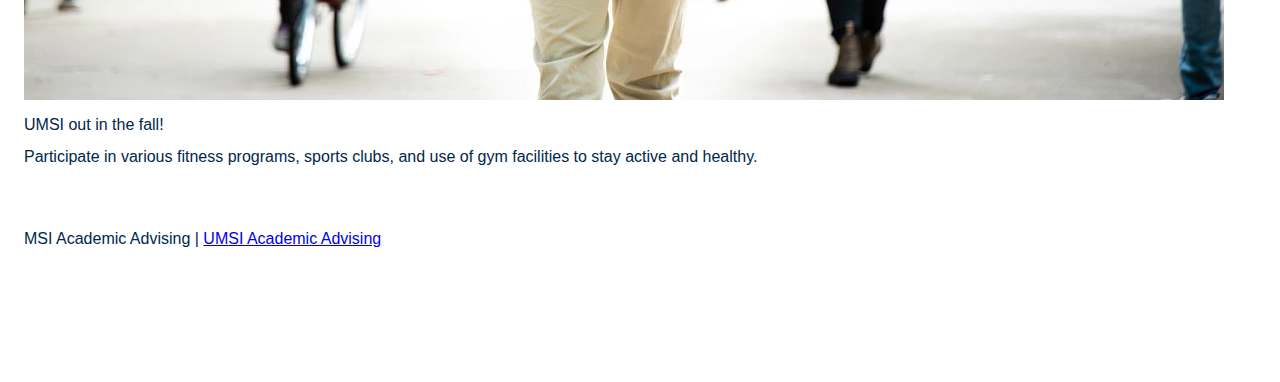
==== commit 621aaa67: "Add files via upload" ====
--- a/index.html
+++ b/index.html
@@ -14,7 +14,7 @@
         <div class="logo"><img src="images/UMSI_signature_marketing_no_U_white.png" alt="UMSI Logo"></div>
         <nav>
             <div class="navigation">
-                <div><a href = "index.html">
+                <div class="active"><a href = "index.html">
                     <img src="images/Home.png" alt="home with door">
                     <p>Home</p>
                     </a>
@@ -25,7 +25,7 @@
                         <p>Study</p>
                     </a>
                 </div>
-                <div class="active">
+                <div>
                     <a href = "things_to_do.html">
                         <img src="images/entertainment.png" alt="theatre masks">
                         <p>Leisure</p>
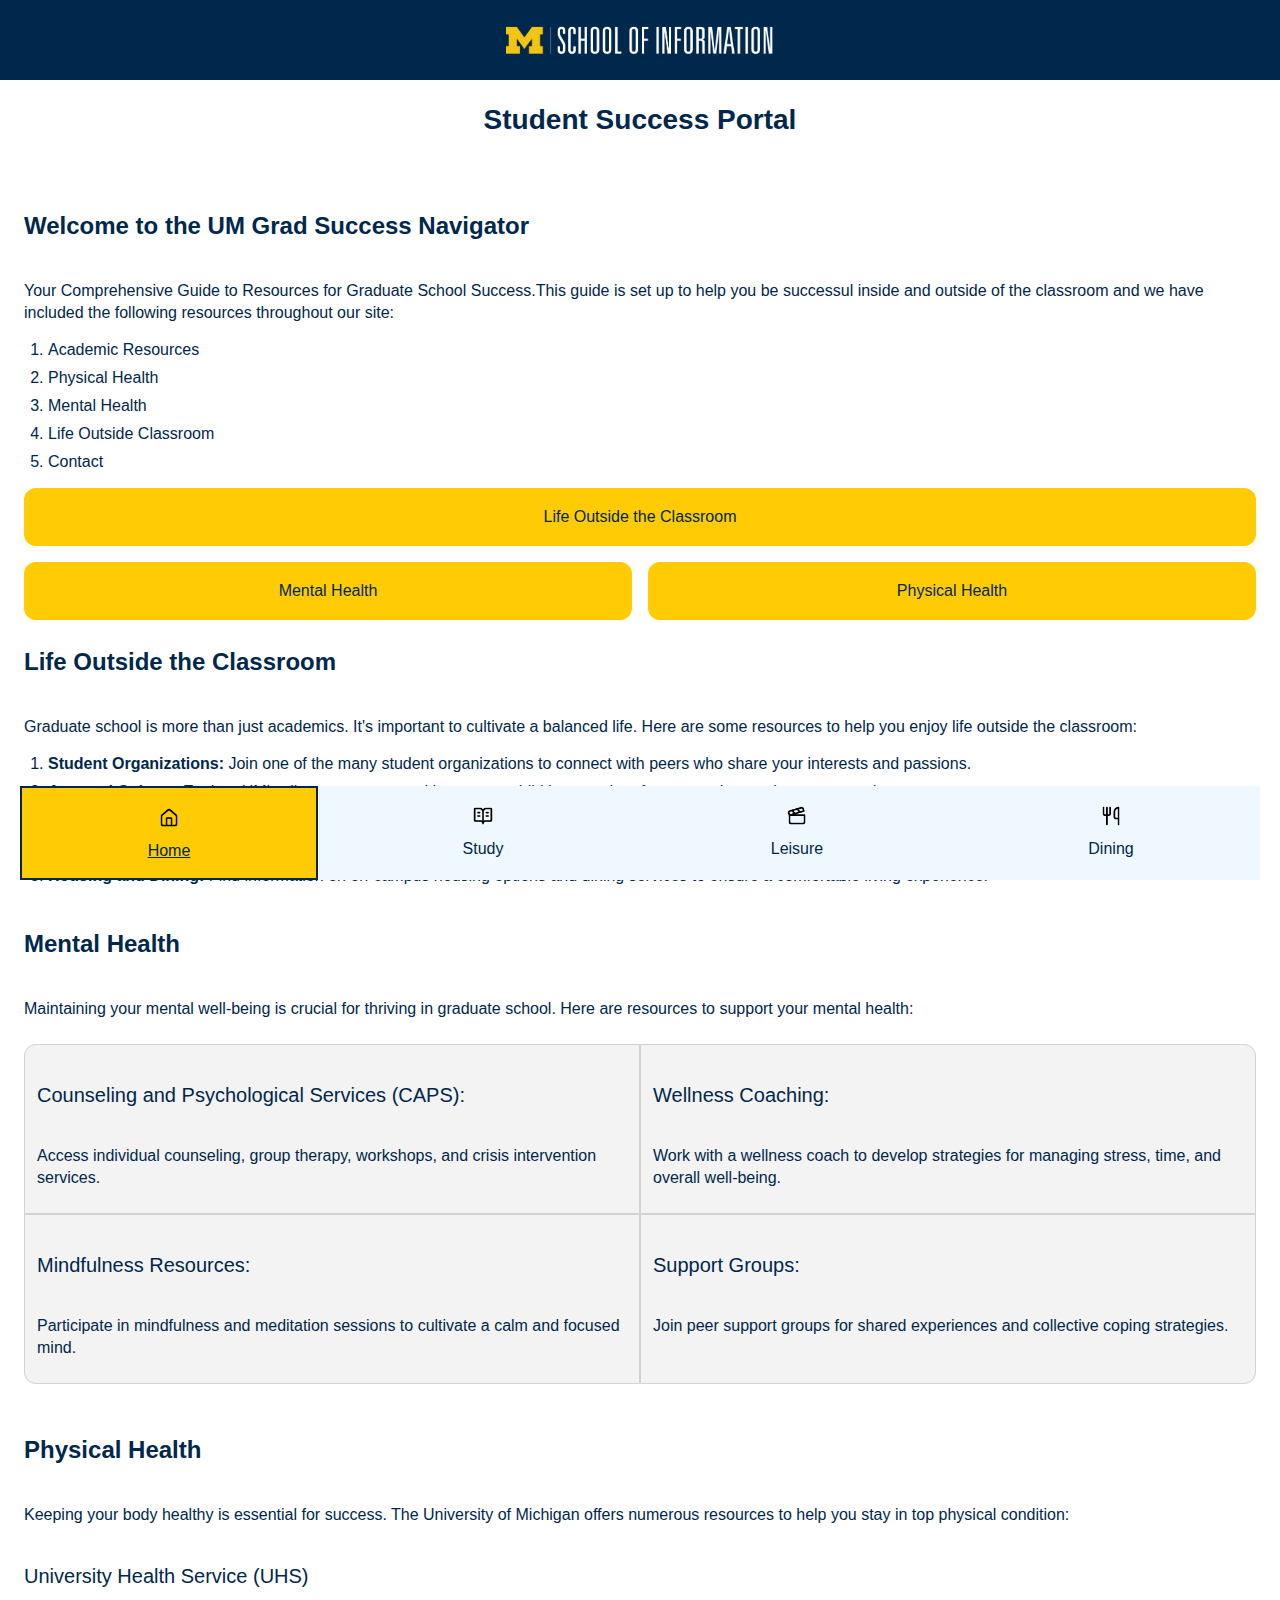
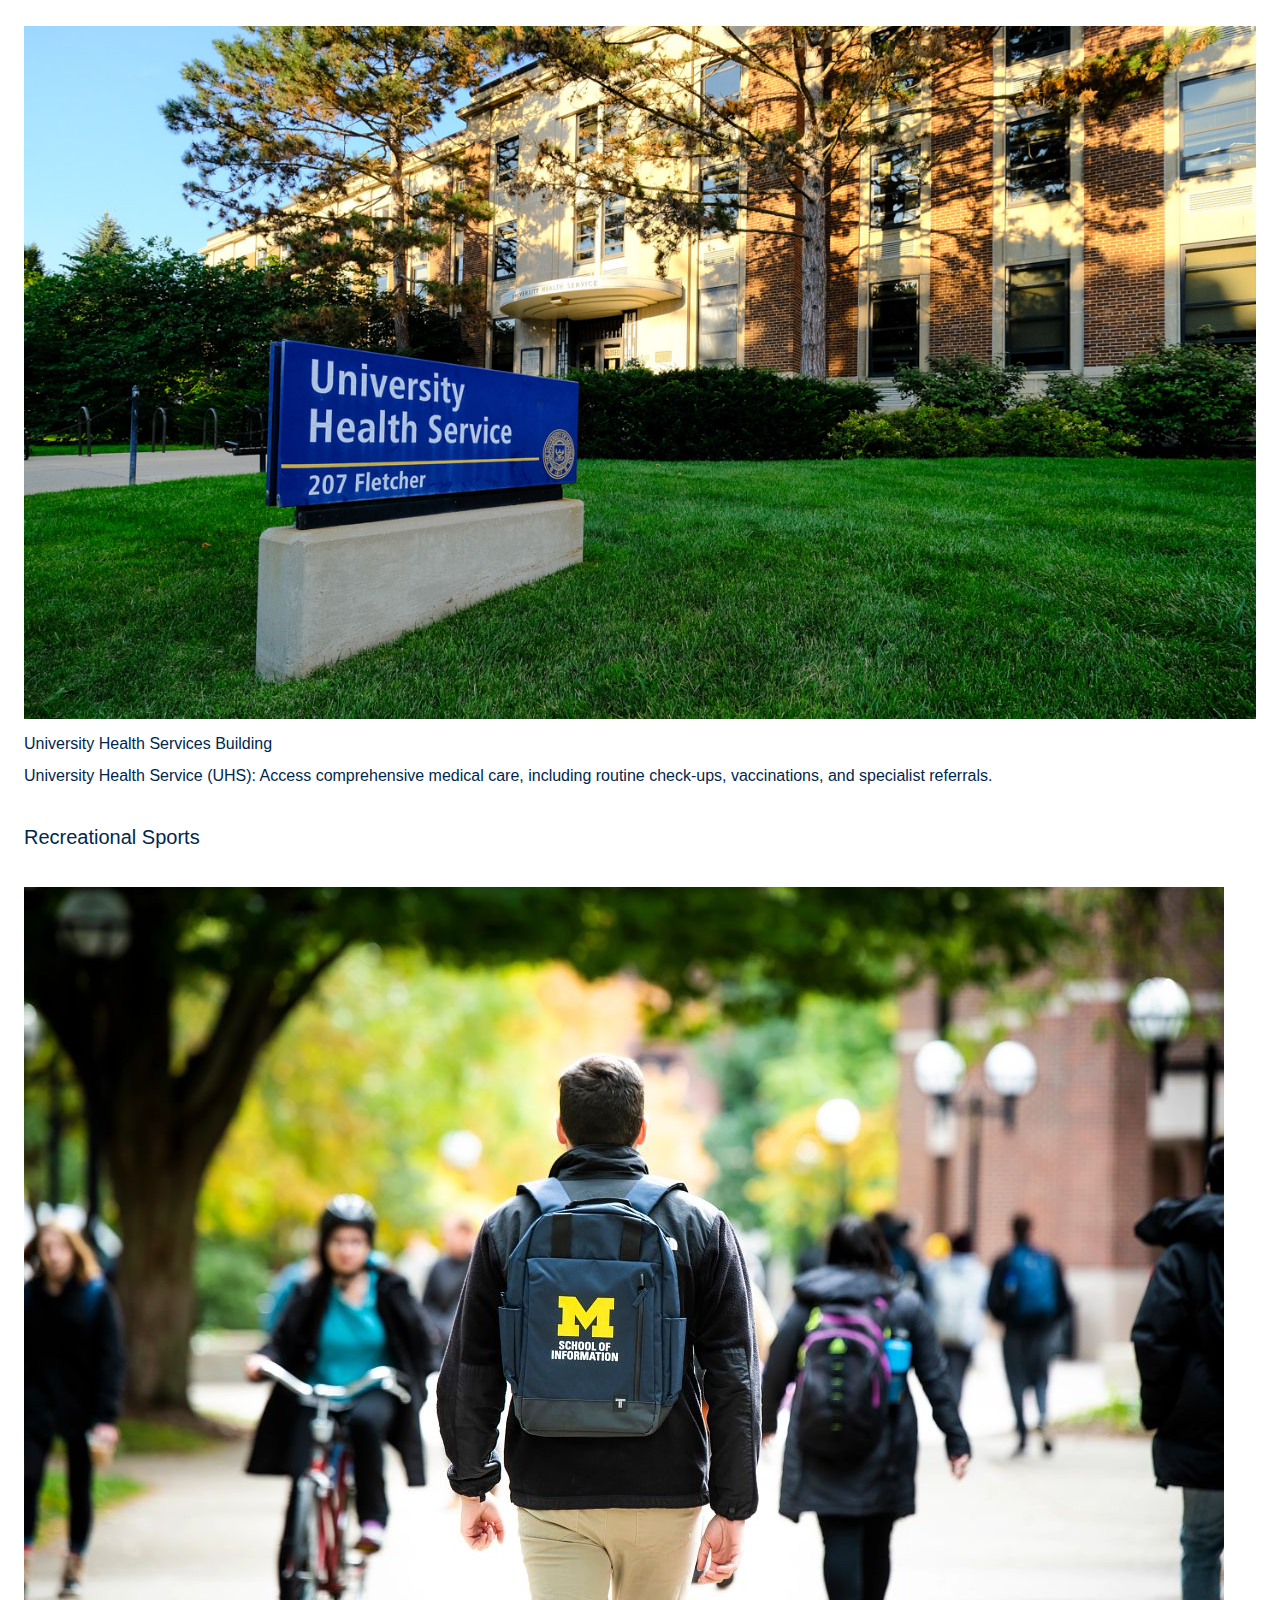
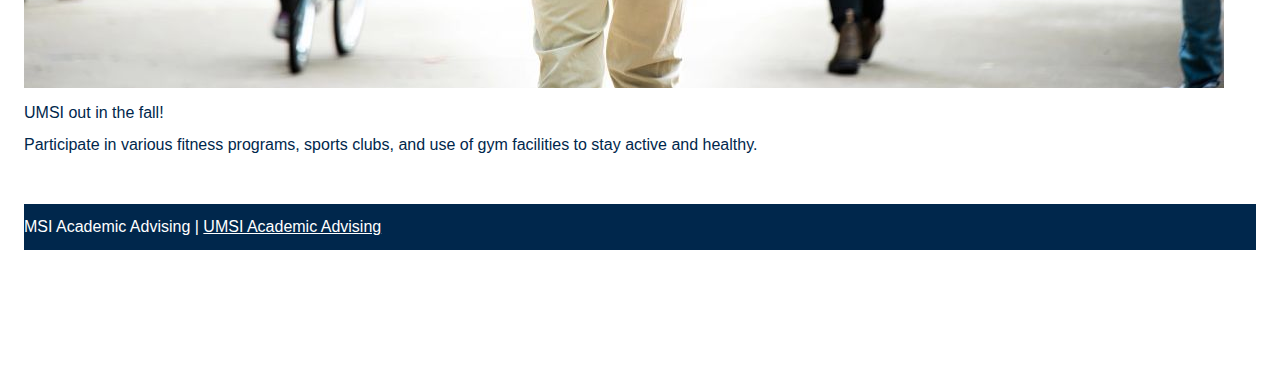
==== commit 97cb535a: "Add files via upload" ====
--- a/index.html
+++ b/index.html
@@ -21,7 +21,7 @@
                 </div>
                 <div>
                     <a href = "study_spaces.html">
-                        <img src="images/Study Spaces.png" alt="open book">
+                        <img src="images/Study_Spaces.png" alt="open book">
                         <p>Study</p>
                     </a>
                 </div>
@@ -55,13 +55,13 @@
             </ol>
         </section>
 
-        <section>
-            <div class="options">
-                <div class="options-item1"><a href="#life-outside-classroom">Life Outside the Classroom</a></div>
-                <div class="options-item2"><a href="#mental-health">Mental Health</a></div>
-                <div class="options-item3"><a href="#physical-health">Physical Health</a></div>
-            </div>
-        </section>
+        
+        <div class="options">
+            <div class="options-item1"><a href="#life-outside-classroom">Life Outside the Classroom</a></div>
+            <div class="options-item2"><a href="#mental-health">Mental Health</a></div>
+            <div class="options-item3"><a href="#physical-health">Physical Health</a></div>
+        </div>
+        
         
         <section id="life-outside-classroom">
             <h2>Life Outside the Classroom</h2>
@@ -129,7 +129,7 @@
         UMGPT. (2024). UMGPT (August 29th version) [Large language model]. -->
     </main>
     <footer>
-        <p>MSI Academic Advising | <a href="https://sites.google.com/umich.edu/msiacademicadvising/student-support-resources">UMSI Academic Advising </a></p>
+        <p>MSI Academic Advising | <a class="footer-link" href="https://sites.google.com/umich.edu/msiacademicadvising/student-support-resources">UMSI Academic Advising </a></p>
     </footer>
 </body>
 </html>
--- a/css/style.css
+++ b/css/style.css
@@ -61,6 +61,10 @@
     padding: 12px 0px;
 }
 
+div:focus{
+    border: solid 2px #00274C;
+}
+
 .caption {
     text-align: center;
     font-style: italic;
@@ -68,11 +72,14 @@
 }
 
 .skip a{
+    color: white;
     position: absolute;
     top: -40px;
 }
 
 .skip a:focus{
+    text-decoration: underline;
+    color: white;
     position: absolute;
     top: 0px;
 }
@@ -162,6 +169,8 @@
     border-radius: 12px;
     text-align: center;
     padding: 20px 0px;
+    color: #00274C;
+    text-decoration: none;
 }
 
 .options-item1{
@@ -249,7 +258,7 @@
 
 /* All internal links within page */
 
-section a{
+div a{
     font-family: "Atkison Hyperlegible", Montserrat, Arial, Helvetica, sans-serif;
     font-weight: 400;
     color: #00274C;
@@ -258,5 +267,16 @@
 
 footer{
     margin: 0px 24px 120px 24px;
-}
-
+    background-color: #00274C;
+    color: #ffffff;
+    text-align: center;
+}
+
+.footer-link{
+    text-decoration: underline;
+    color: white;
+}
+
+@media screen and (prefers-reduced-motion: reduce){
+    /* the website currently does not have animated elements or gifs */
+}    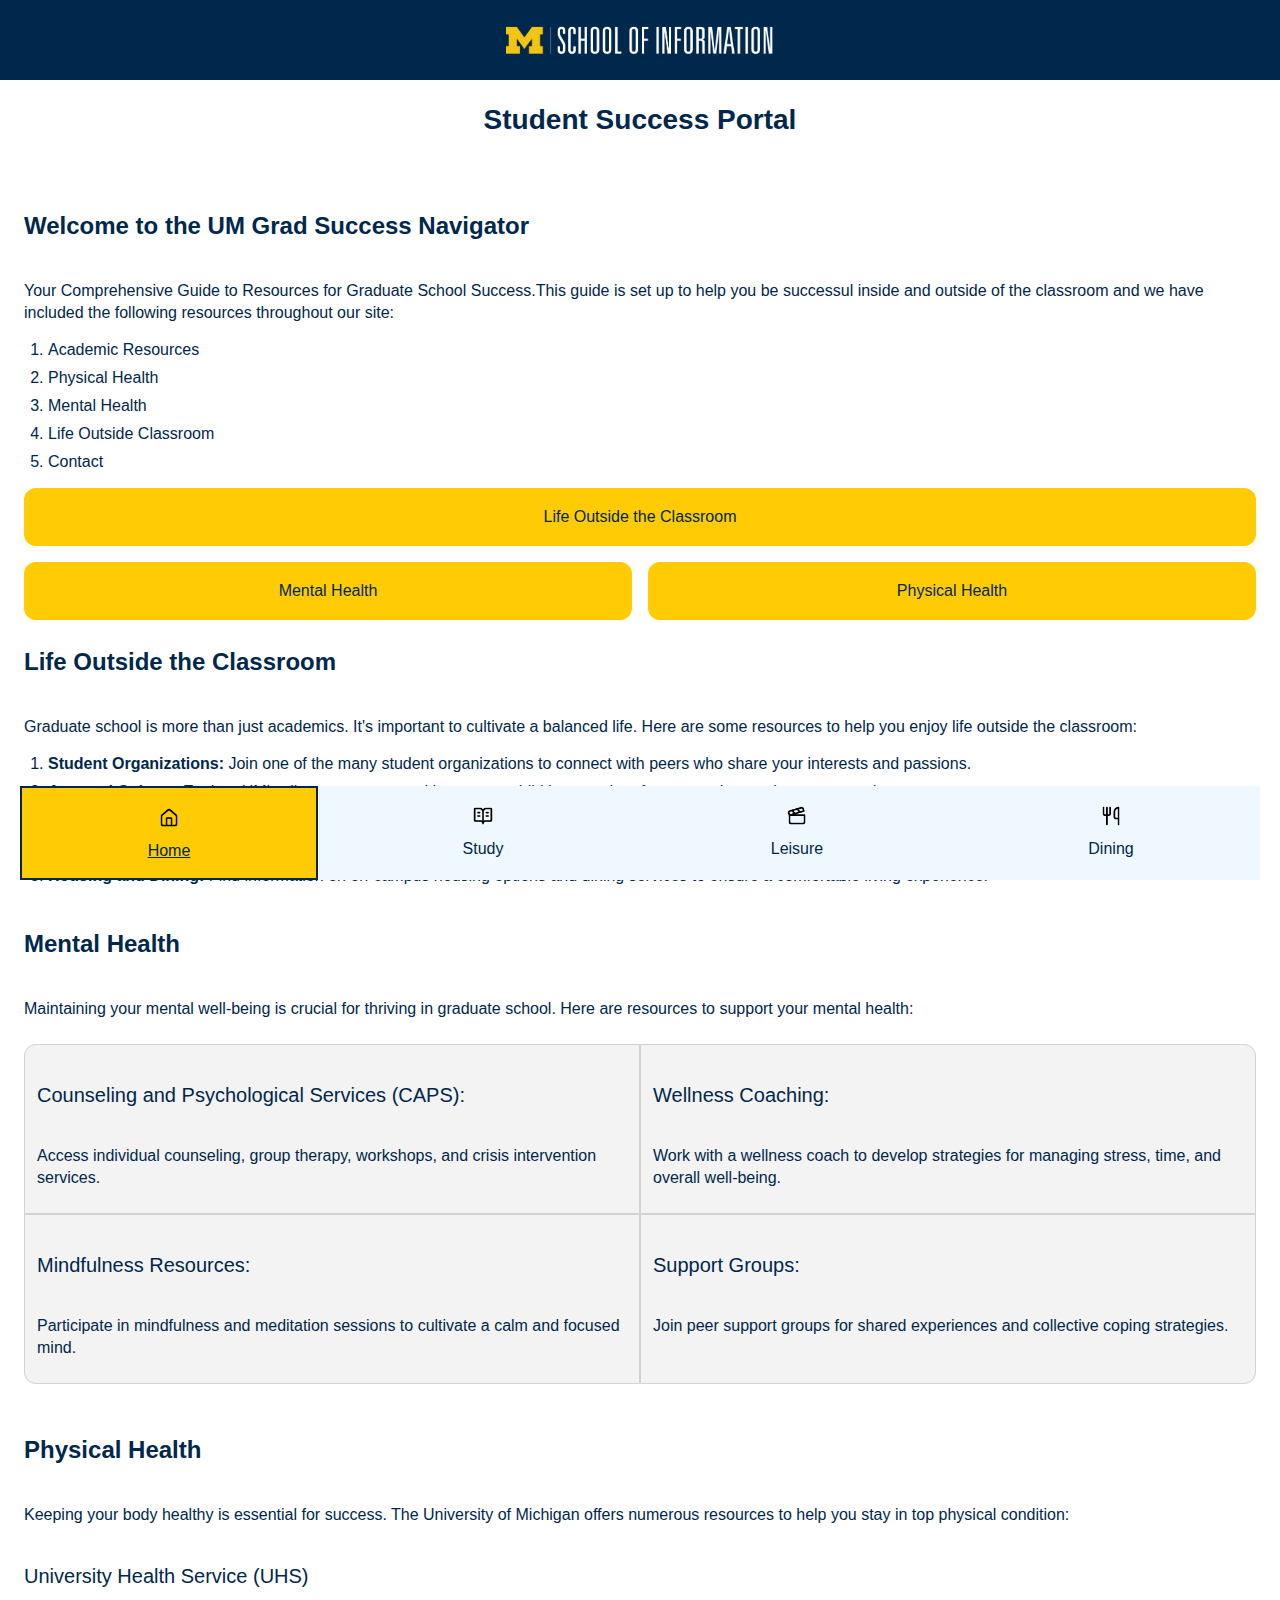
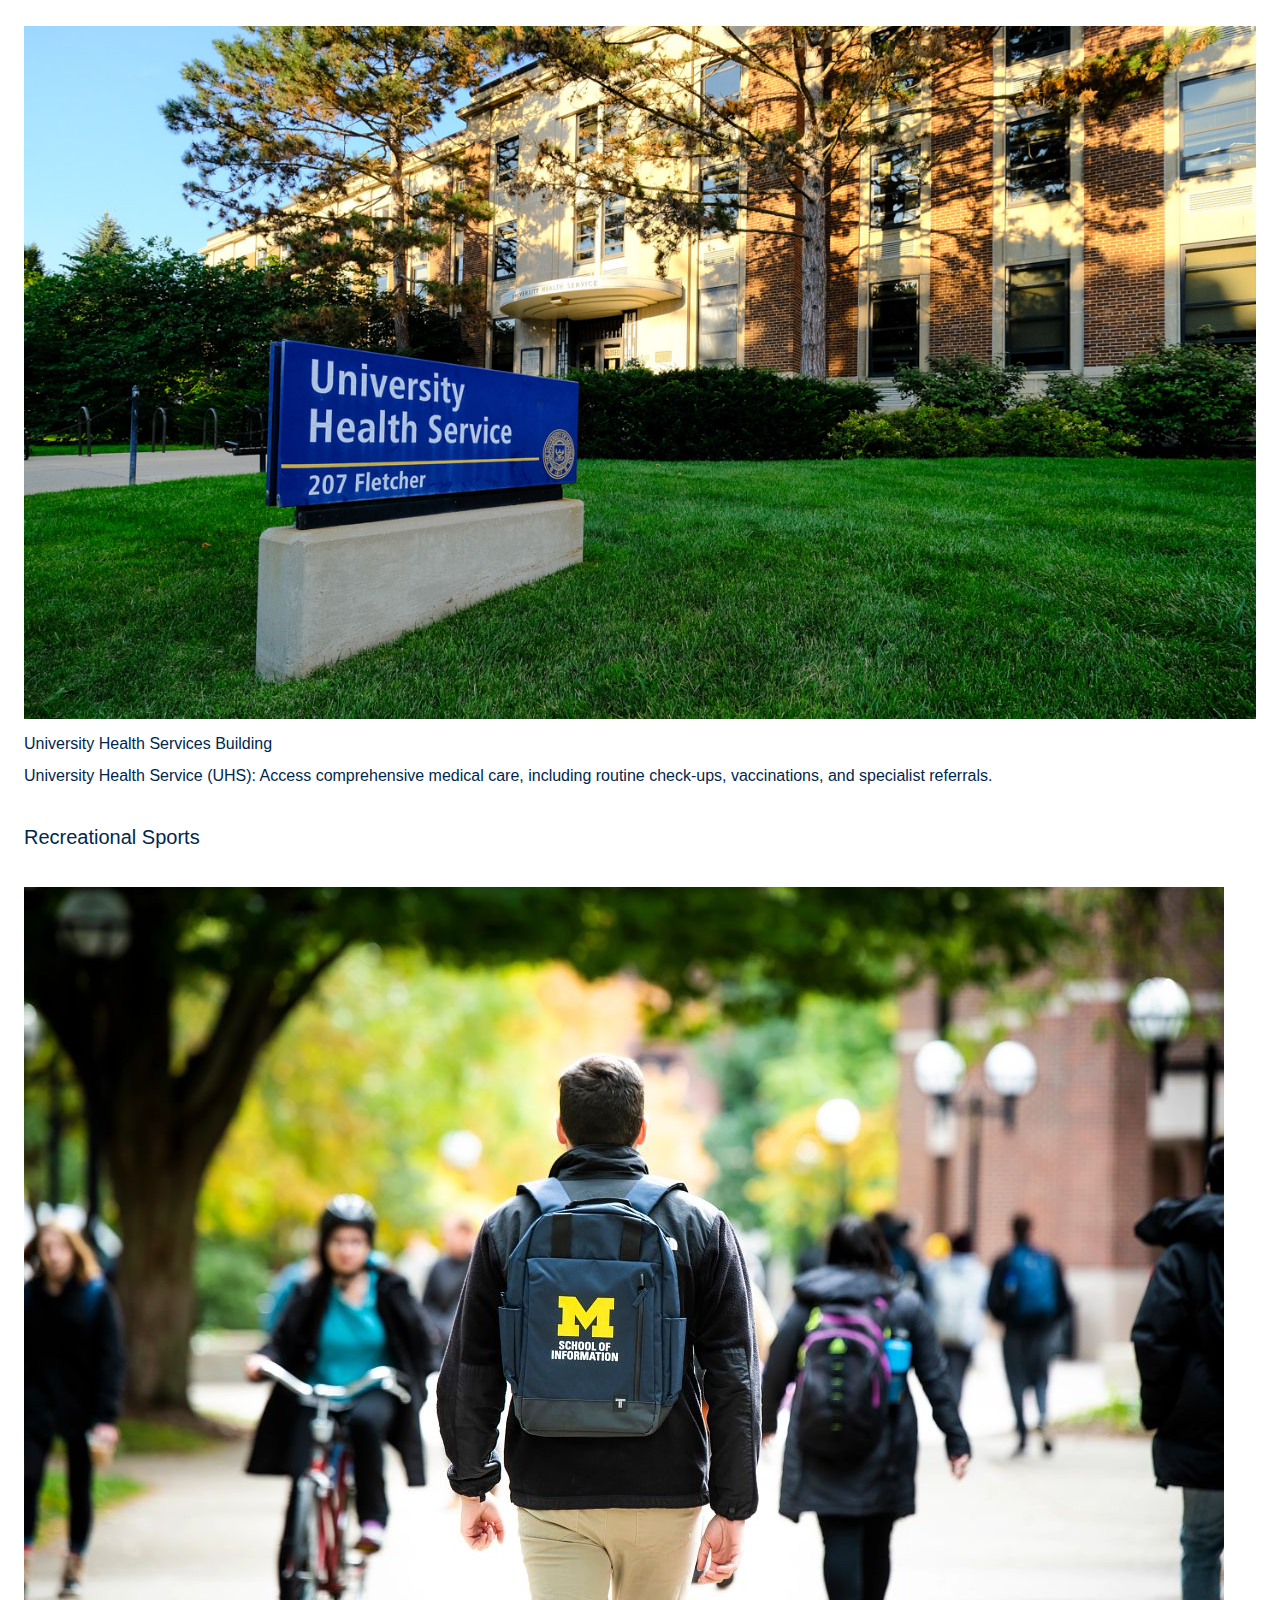
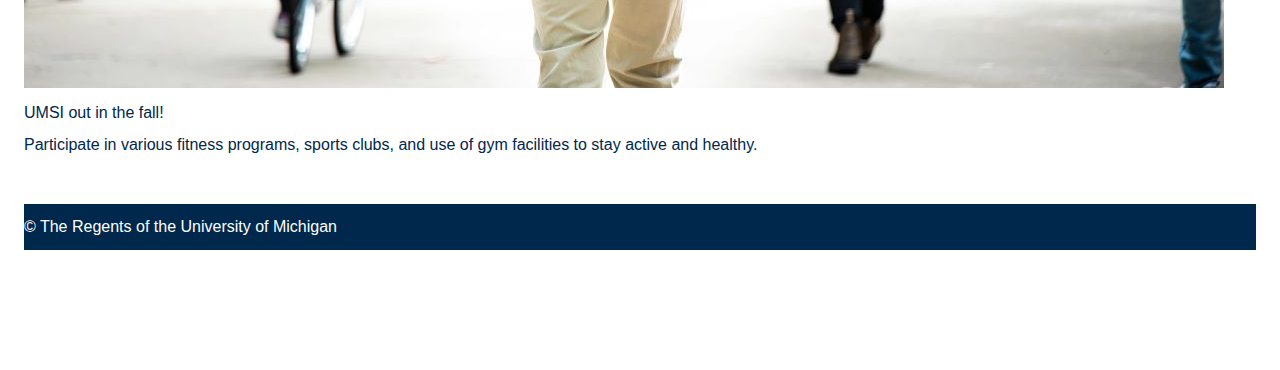
==== commit e74f73fb: "Add files via upload" ====
--- a/index.html
+++ b/index.html
@@ -129,7 +129,7 @@
         UMGPT. (2024). UMGPT (August 29th version) [Large language model]. -->
     </main>
     <footer>
-        <p>MSI Academic Advising | <a class="footer-link" href="https://sites.google.com/umich.edu/msiacademicadvising/student-support-resources">UMSI Academic Advising </a></p>
-    </footer>
+        <p>&copy; The Regents of the University of Michigan</p>
+    </footer> 
 </body>
 </html>
--- a/css/style.css
+++ b/css/style.css
@@ -71,7 +71,12 @@
     padding-bottom: 12px;
 }
 
+.skip{
+    background-color: #00274C;
+}
+
 .skip a{
+
     color: white;
     position: absolute;
     top: -40px;
@@ -272,11 +277,6 @@
     text-align: center;
 }
 
-.footer-link{
-    text-decoration: underline;
-    color: white;
-}
-
 @media screen and (prefers-reduced-motion: reduce){
     /* the website currently does not have animated elements or gifs */
 }    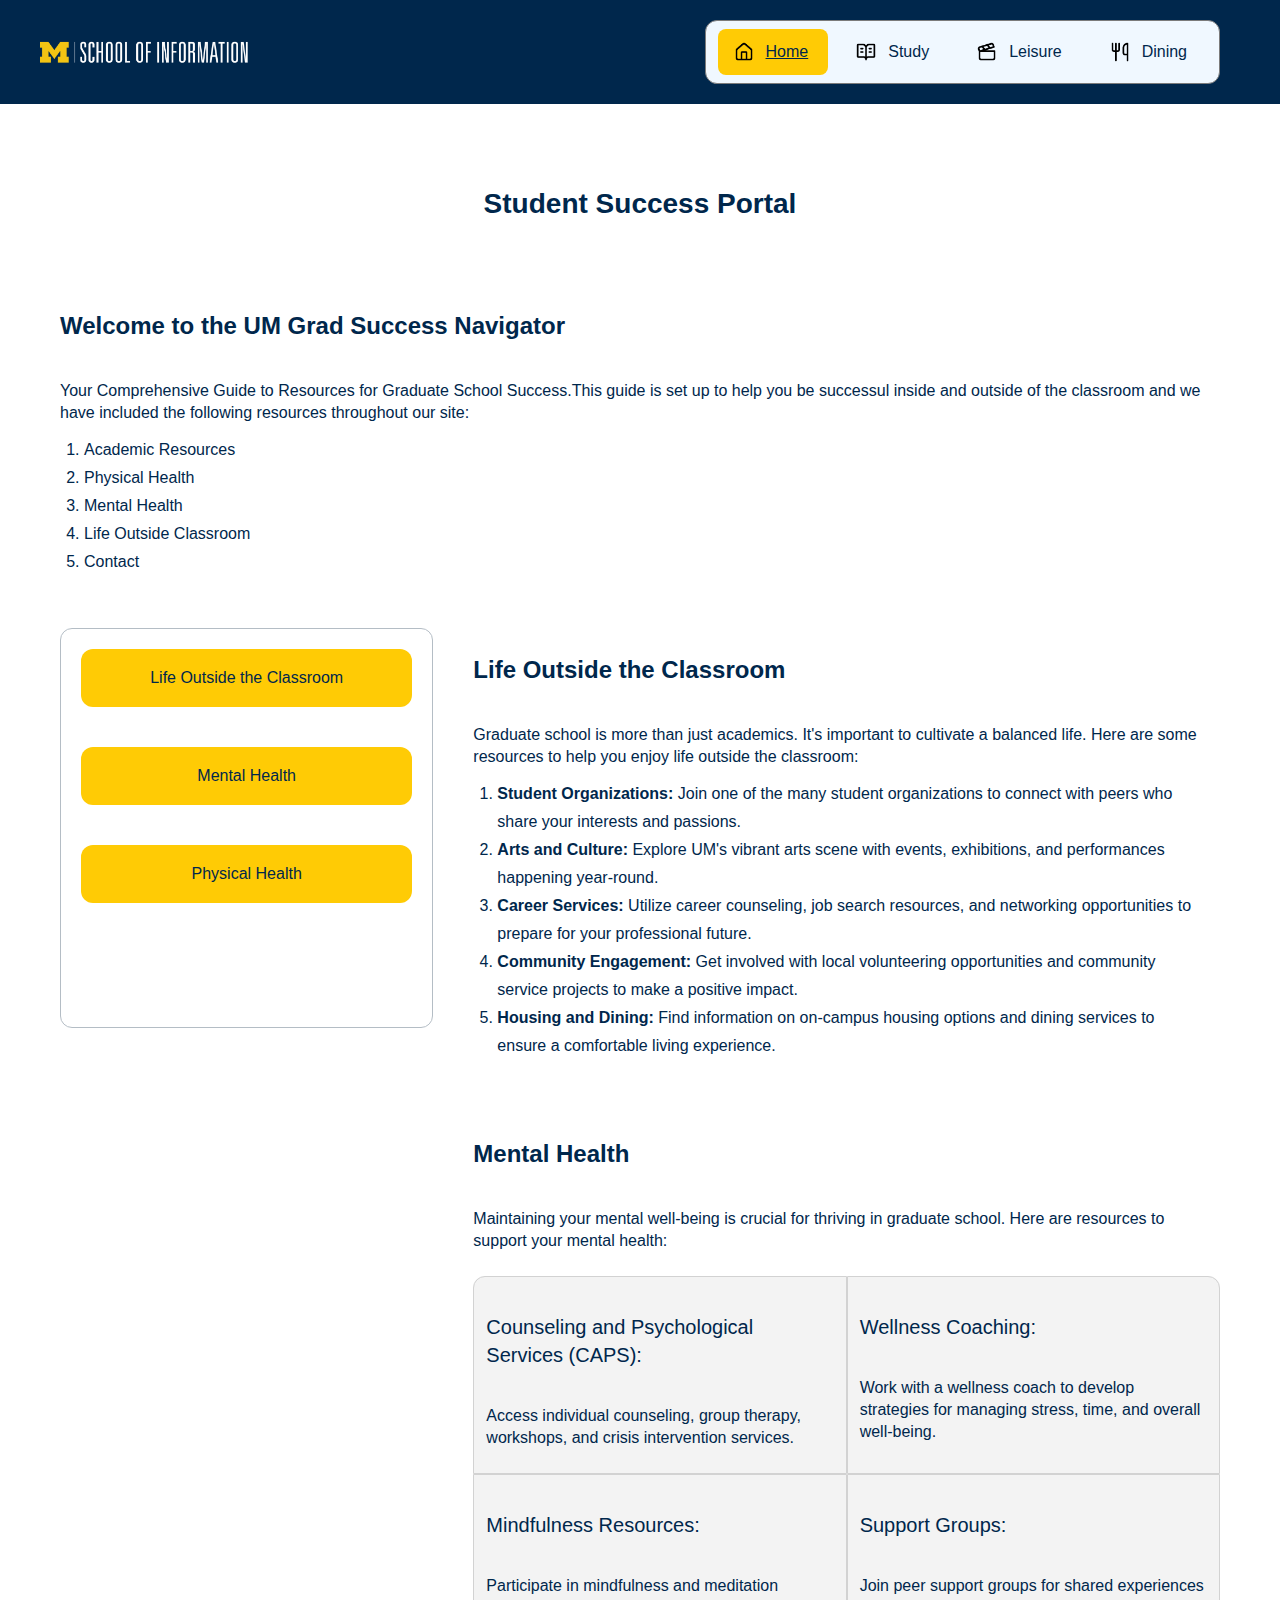
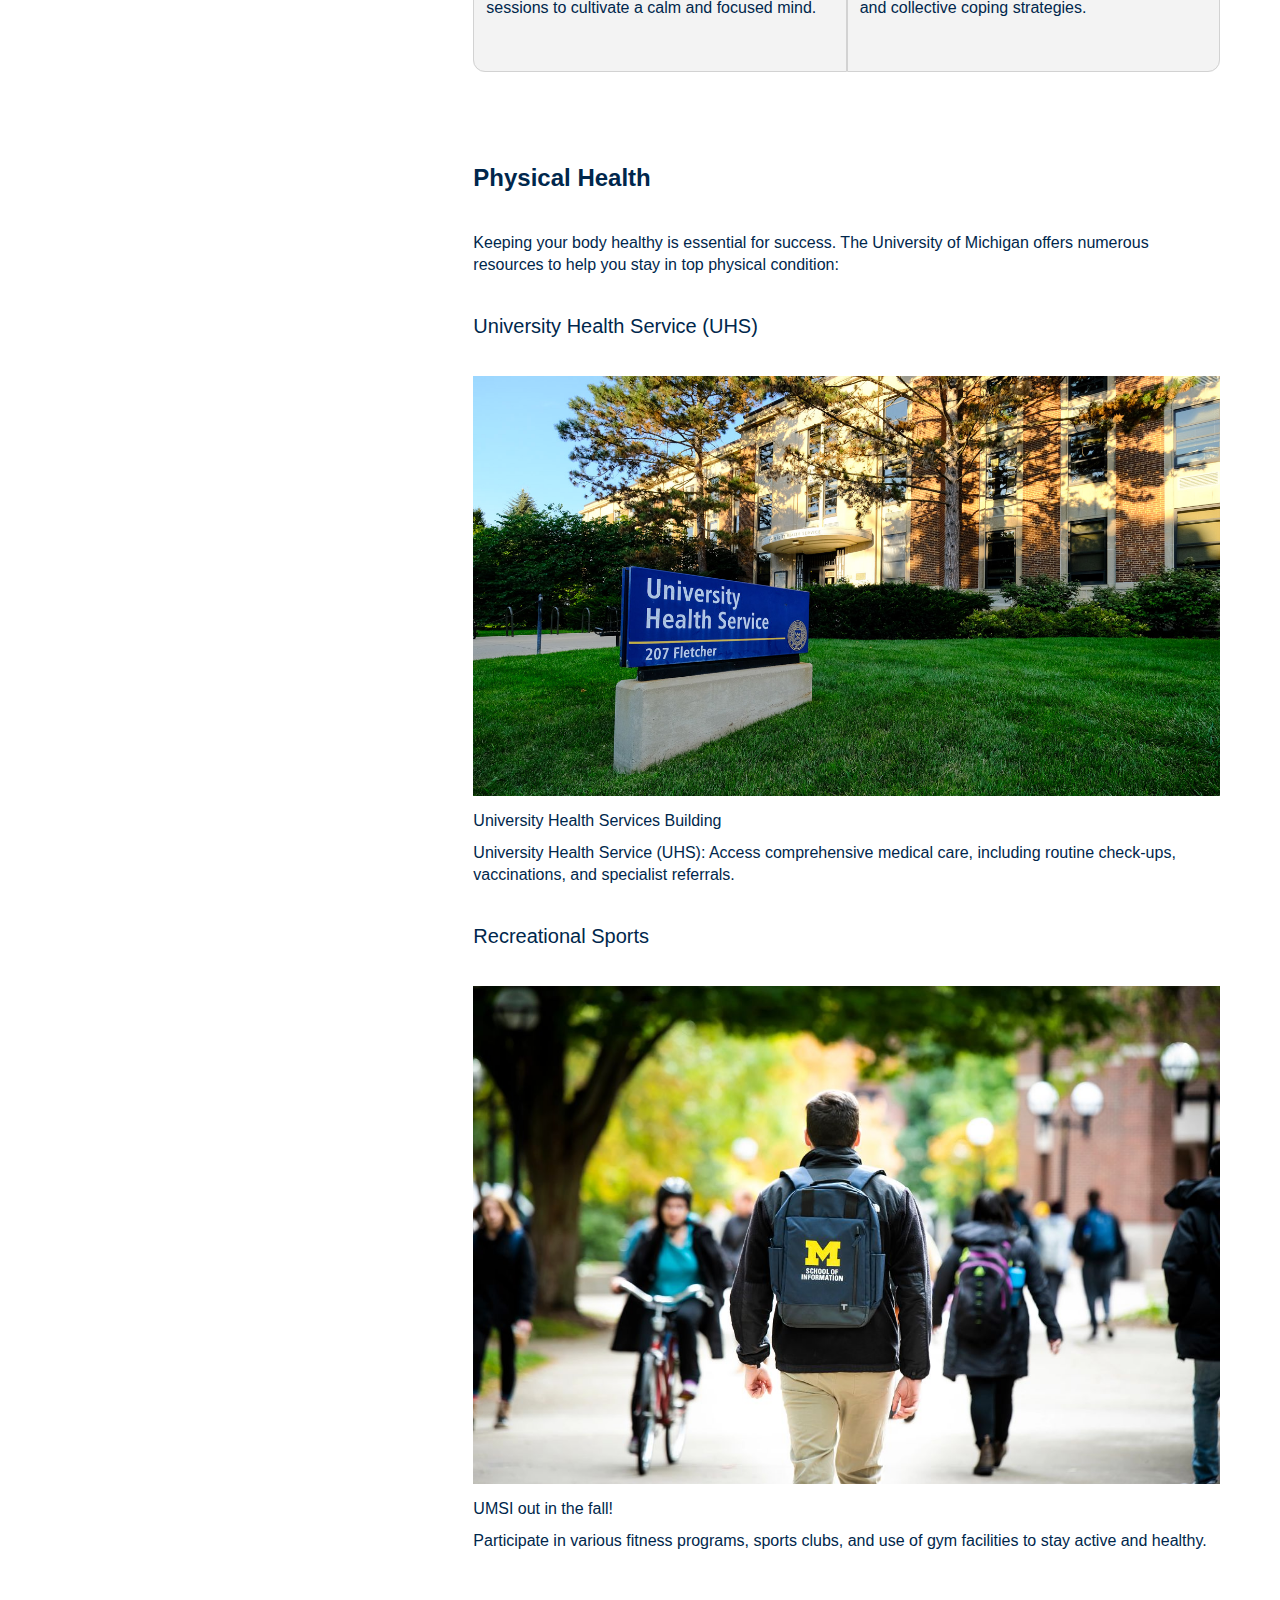
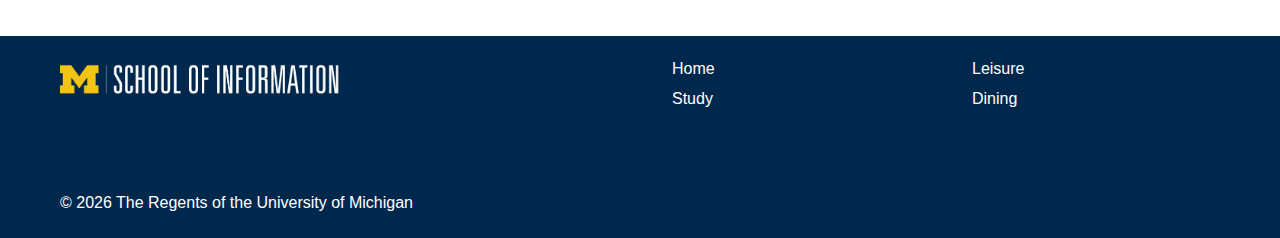
==== commit f15c68d6: "Add files via upload" ====
--- a/index.html
+++ b/index.html
@@ -39,11 +39,11 @@
                 </div>
             </div>
         </nav>
-        <h1>Student Success Portal</h1>
 
     </header>
     <main class="container" id="main">
-        <section>
+        <h1>Student Success Portal</h1>
+        <section class="intro">
             <h2>Welcome to the UM Grad Success Navigator</h2>
             <p> Your Comprehensive Guide to Resources for Graduate School Success.This guide is set up to help you be successul inside and outside of the classroom and we have included the following resources throughout our site:</p>
             <ol>
@@ -129,7 +129,19 @@
         UMGPT. (2024). UMGPT (August 29th version) [Large language model]. -->
     </main>
     <footer>
-        <p>&copy; The Regents of the University of Michigan</p>
-    </footer> 
+        <div class="footer-logo"><img src="images/UMSI_signature_marketing_no_U_white.png" alt="UMSI Logo"></div>
+        <div>
+            <a href = "index.html">Home</a>
+            <a href = "study_spaces.html">Study</a>
+        </div>
+        <div>
+            <a href = "things_to_do.html">Leisure</a>
+            <a href = "dining_halls.html">Dining</a>
+        </div>
+        <p>&copy; <span id="year"></span> The Regents of the University of Michigan</p>
+    </footer>
+    <script>
+        document.getElementById("year").innerHTML = new Date().getFullYear();
+    </script> 
 </body>
 </html>
--- a/css/style.css
+++ b/css/style.css
@@ -87,6 +87,7 @@
     color: white;
     position: absolute;
     top: 0px;
+    z-index: 9999;
 }
 
 .logo {
@@ -98,35 +99,11 @@
     position: relative;
     display: block;
     margin: auto;
-    height: 60px;
+    height: 52px;
 
 }
 
 /* Navigation bar styling */
-
-.navigation p{
-    padding: 0px;
-    color: #00274C;
-    font-size: 16px;
-    font-family: "Atkison Hyperlegible", Montserrat, Arial, Helvetica, sans-serif;
-    text-align: center;
-    margin-bottom: 16px; 
-    text-decoration: none; 
-}
-
-.navigation img{
-    margin: 20px 20px 8px 20px;
-    padding: 0px;
-    height: 20px;
-    width: 20px;
-}
-
-.active {
-    border: solid 2px #00274C;
-    text-decoration: underline;
-    color: #00274C;
-    background-color: #FFCB05;
-}
 
 .navigation {
     position: fixed;
@@ -138,6 +115,32 @@
     gap: 16px;
     margin: 20px 20px;
     background-color: aliceblue;
+    overflow: scroll;
+    border: solid 1px #7b7b7b;
+}
+
+.navigation p{
+    padding: 0px;
+    color: #00274C;
+    font-size: 16px;
+    font-family: "Atkison Hyperlegible", Montserrat, Arial, Helvetica, sans-serif;
+    text-align: center;
+    margin-bottom: 16px; 
+    text-decoration: none;
+}
+
+.navigation img{
+    margin: 20px 20px 8px 20px;
+    padding: 0px;
+    height: 20px;
+    width: 20px;
+}
+
+.active {
+    border: solid 2px #00274C;
+    text-decoration: underline;
+    color: #00274C;
+    background-color: #FFCB05;
 }
 
 .navigation > div{
@@ -271,12 +274,244 @@
 }
 
 footer{
-    margin: 0px 24px 120px 24px;
+    padding: 0px 24px 120px 24px;
     background-color: #00274C;
     color: #ffffff;
-    text-align: center;
+    display: grid;
+    grid-template-columns: 1fr 1fr 1fr 1fr;
+    grid-template-rows: 2fr 1fr;
+    gap: 40px;
+}
+
+footer a{
+    color: #ffffff;
+    display: block;
+    margin: 12px;
+}
+
+.footer-logo{
+    grid-column: 1/3;
+    grid-row: 1/2;
+    max-width: 280px;
+}
+
+footer div:nth-child(2){
+    grid-column: 3/4;
+    grid-row: 1/2;
+}
+
+footer div:nth-child(3){
+    grid-column: 4/5;
+    grid-row: 1/2;
+}
+
+footer p{
+    grid-column: 1/ span 4;
+    grid-row: 2/3;
+}
+
+
+
+/* styling the form to submit */
+
+#book_space{
+    display: block;
+    background-color: #f3f3f3;
+    padding: 40px;
+    border-radius: 12px;
+}
+
+label {
+    display: block;
+    margin-bottom: 10px;
+  }
+
+input[type="submit"] {
+    background-color: #FFCB05; 
+    border-radius: 8px;
+    color: #00274C; 
+    padding: 10px;
+    width: 60%;
+}
+
+input[type="text"], input[type="date"], input[type="email"] {
+    width: 60%;
+    padding: 8px;
+    margin-bottom: 15px;
+    border: 1px solid #ccc;
+    border-radius: 8px;
+  }
+
+/* form message */
+
+.message{
+    background-color: #f3f3f3;
+    padding: 12px 20px;
+    border-radius: 12px;
+    font-size: 18px;
+    line-height: 160%;
+}
+
+/* 404 page styling */
+
+.page_not_found{
+    text-align: center;
+}
+
+.page_not_found_intro{
+    text-align: center;
+    margin: 20px 40px;
+}
+
+.page_not_found_intro a{
+    text-align: center;
+    text-decoration: underline;
+    margin-bottom: 60px;
+}
+
+.page_not_found_image {
+    display: block;
+    margin: auto;
+    max-width: 280px;
 }
 
 @media screen and (prefers-reduced-motion: reduce){
     /* the website currently does not have animated elements or gifs */
-}    +}    
+
+@media screen and (min-width: 900px) {
+
+    /* main page structure */
+    main {
+        margin: 60px;
+        display: grid;
+        grid-template-columns: 1fr 2fr;
+        gap: 40px;
+    }
+
+    /* navigation bar styling */
+    header{
+        display: flex;
+        flex-flow: row nowrap;
+        position: sticky;
+        top: 0px;
+        /* the following two lines of code are from HW5 flex */
+        justify-content: space-between;
+        align-items: center;
+        padding: 0px 40px;
+        background-color: #00274C;
+
+    }
+
+    .navigation {
+        position: sticky;
+        top: 0px;
+        display: flex;
+        flex-flow: row nowrap;
+        justify-content: space-between;
+        align-items: center;
+        overflow:visible;
+        gap: 12px;
+        background-color: aliceblue;
+        padding: 8px 12px;
+        border-radius: 12px;
+    }
+
+    /* links and elements inside nav bar styling */
+
+    .navigation div{
+        /* right margin is larger for offset */
+        padding: 12px 20px 12px 16px;
+        border-radius: 8px;
+    }
+    
+    .navigation p{
+        color:#00274C;
+        margin: 0px;
+    }
+
+    .navigation a{
+        display: flex;
+        flex-flow: row nowrap;
+        align-items: center;
+        gap: 12px;
+    }
+    
+    .navigation img{
+        margin: 0px;
+        padding: 0px;
+        height: 20px;
+        width: 20px;
+    }
+    
+    .active {
+        border: none;
+        background-color: #FFCB05;
+    }
+    
+    /* styling the sub-links inside the page to stick and be on the side*/
+    .options {
+        display: inline;
+        grid-column: 1/2;
+        padding: 20px 20px;
+        align-content: start;
+        border: 1px solid #b4bdc5;
+        border-radius: 12px;
+        position: sticky;
+        top: 120px;
+        height: 400px;
+        background-color: white;
+    }
+
+
+    .options-item1, .options-item2, .options-item3{
+        margin-bottom: 40px;
+    }
+
+    
+    /* letting the introduction take all columns */
+    h1, .intro, .single-grid, .restaurant, .calendar{
+       grid-column: 1/3;
+    }
+
+    #mental-health, #life-outside-classroom, #physical-health, #libraries, #central-campus, #north-campus, #locations, #nutrition, #meal-plans, #book-study-space{
+        grid-column: 2/3; 
+    }
+
+    /* re-formatting footer padding for consistency */
+
+    footer{
+        padding: 12px 60px 12px 60px;
+    }
+
+    /* 404 page styling */
+
+    .container_page_not_found {
+        display: grid;
+        grid-template-columns: 1fr 1fr;
+        gap: 10px;
+        justify-items: center;
+    }
+
+    .container_page_not_found h1{
+        grid-column: 1/2;
+    }
+
+    .page_not_found_intro{
+        margin: 20px 20px;
+        grid-column: 1/2;
+        text-align: center;
+    }
+
+    .page_not_found a{
+        text-decoration: underline;
+        margin-bottom: 60px;
+        grid-column: 1/-1;
+        text-align: center;
+    }
+
+    .image_container {
+        max-width: 280px;
+        grid-column: 2/-1;
+    }
+}